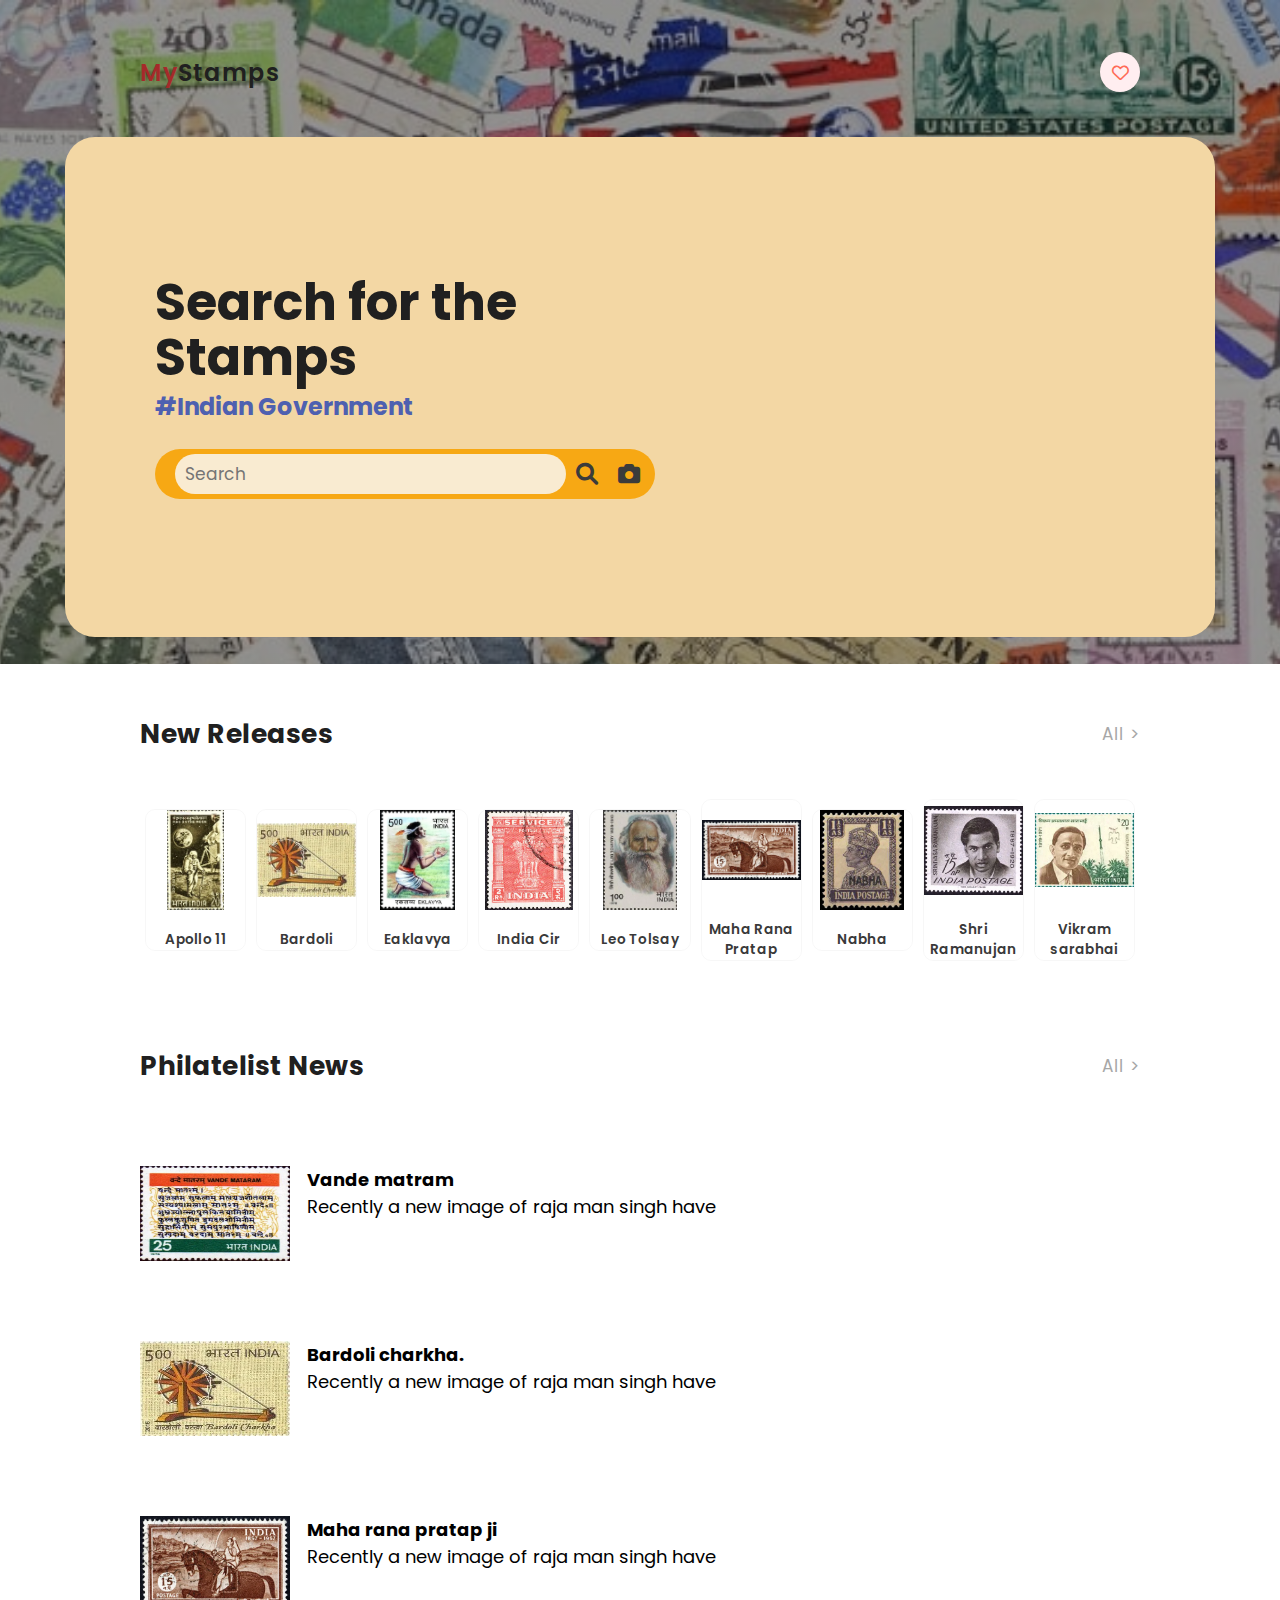
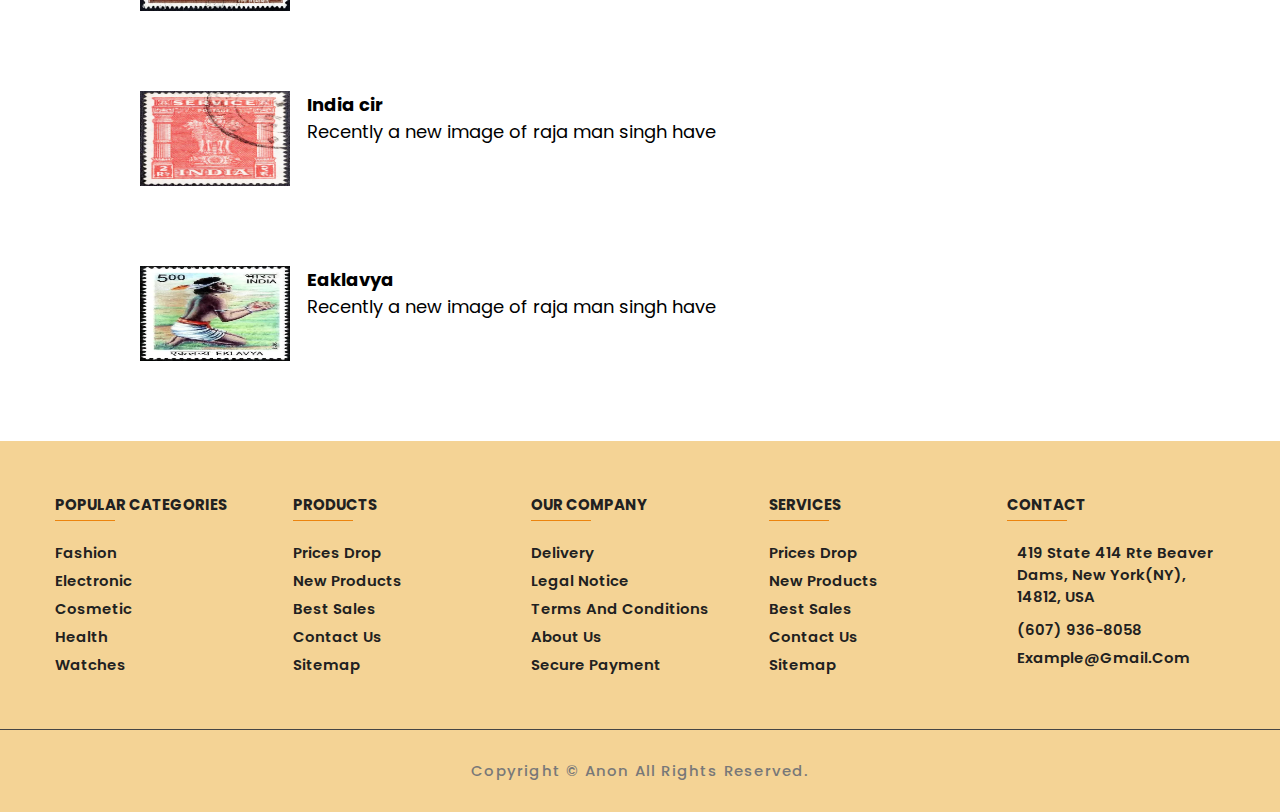
==== index.html @ d4737ab3 "Creating the website , first commit here :)" ====
<!--doctype html-->
 <html>

    <head>
        <meta charset="utf-8">
        <meta name="viewport" content="width=device-width, initial-scale=1.0">
        <title>HosPos: Home</title>

        <link rel="stylesheet" href="./styles/shop-prefix.css">
        <link rel="stylesheet" href="./styles/shop.css">

        <link rel="stylesheet" href="./styles/common.css">
        <link rel="stylesheet" href="./styles/index.css">
        <link rel="shortcut icon" href="./assets/index/fav-icon.png"/>

        <link rel="stylesheet" href="https://cdnjs.cloudflare.com/ajax/libs/font-awesome/6.6.0/css/all.min.css" integrity="sha512-Kc323vGBEqzTmouAECnVceyQqyqdsSiqLQISBL29aUW4U/M7pSPA/gEUZQqv1cwx4OnYxTxve5UMg5GT6L4JJg==" crossorigin="anonymous" referrerpolicy="no-referrer" />



        <link rel="stylesheet" href="https://pro.fontawesome.com/releases/v5.10.0/css/all.css" integrity="sha384-AYmEC3Yw5cVb3ZcuHtOA93w35dYTsvhLPVnYs9eStHfGJvOvKxVfELGroGkvsg+p" crossorigin="anonymous"/>

        <link rel="stylesheet" href="https://cdnjs.cloudflare.com/ajax/libs/font-awesome/6.0.0-beta3/css/all.min.css">

        
        <link rel="preconnect" href="https://fonts.googleapis.com">
        <link rel="preconnect" href="https://fonts.gstatic.com" crossorigin>
        <link href="https://fonts.googleapis.com/css2?family=Poppins:ital,wght@0,100;0,200;0,300;0,400;0,500;0,600;0,700;0,800;0,900;1,100;1,200;1,300;1,400;1,500;1,600;1,700;1,800;1,900&display=swap" rel="stylesheet">
        
    </head>

    <body  >
       <!--==Navigation================================-->
        




<div class="main-container">

        <nav class="navigation">
            <a href="index.html" class="logo">
                <span>My </span>Stamps
            </a>
            

            <input type="checkbox" class="menu-btn" id="menu-btn">

            <nav class="bottom-navbar">
                <a href="#home" class="nav-item">
                    <i class="fas fa-home"></i> Home
                </a>
                <a href="./html/map.html" class="nav-item">
                    <i class="fas fa-users"></i> Community
                </a>
    
                <a href="./html/stampgallery.html" class="nav-item">
                    <i class="fa-solid fa-ticket"></i> Collections
                </a>
    
                <a href="./html/shop.html" class="nav-item">
                    <i class="fa-solid fa-cart-shopping"></i>Shop
                </a>
    
                <a href="./html/profile.html" class="nav-item">
                    <i class="fas fa-user"></i> Profile
                </a>
            </nav>
            
            <div class="top-icon">
                <div class="right-nav">
                    <a href="#" class="like">
                        <i class="fa-regular fa-heart"></i>
                    </a>
                </div>
                
            </div>

            
        </nav>
        <!--nav-end--------------------->

        <section id="search-banner" >

            <!--text------->
            <div class="search-banner-text">
                <h1 class="one">Search for the Stamps</h1>
                <strong class="one">#Indian Government</strong>
                <!-- <h1>Search for the Stamps</h1> -->
                <form action="" class="search-box">
                    
                    <input type="text" class="search-input" placeholder="Search " required>
                    <i class="fas fa-search"></i>
                    <a href="./html/camera.html"><i class="fas fa-camera"></i></a>
                    
                </form>
            </div>
        </section>

    </div>
        <section id="category">
            <div class="category-heading">
                <h2>New Releases</h2>
                <a href="./html/stampgallery.html"><span>All ></span></a>
            </div>




            <div class="category-container" >




                <a href="#" class="category-box">
                    <img alt="Apollo 11" src="./assets/stamps/applo11.webp" onclick="redirectToDetails('../assets/stamps/applo11.webp', event)">
                    <span>Apollo 11</span>
                </a>



                <a href="#" class="category-box">
                    <img alt="Fish" src="./assets/stamps/bardoli.webp"  onclick="redirectToDetails('../assets/stamps/bardoli.webp', event)">
                    <span>Bardoli</span>
                </a>


                <a href="#" class="category-box">
                    <img alt="Fish" src="./assets/stamps/eaklavya.webp" onclick="redirectToDetails('../assets/stamps/eaklavya.webp', event)">
                    <span>Eaklavya</span>
                </a>
                <a href="#" class="category-box">
                    <img alt="Fish" src="./assets/stamps/india cir.webp" onclick="redirectToDetails('../assets/stamps/india cir.webp', event)">
                    <span>India Cir</span>
                </a>
                <a href="#" class="category-box">
                    <img alt="Fish" src="./assets/stamps/leo tolsay.webp" onclick="redirectToDetails('../assets/stamps/leo tolsay.webp', event)">
                    <span>Leo Tolsay</span>
                </a>
                <a href="#" class="category-box">
                    <img alt="Fish" src="./assets/stamps/maha rana prartap.webp" onclick="redirectToDetails('../assets/stamps/maha rana prartap.webp', event)">
                    <span>Maha Rana Pratap</span>
                </a>
                <a href="#" class="category-box">
                    <img alt="Fish" src="./assets/stamps/nabha.webp" onclick="redirectToDetails('../assets/stamps/nabha.webp', event)">
                    <span>Nabha</span>
                </a>
                <a href="#" class="category-box">
                    <img alt="Fish" src="./assets/stamps/shri ramanujan.webp" onclick="redirectToDetails('../assets/stamps/shri ramanujan.webp', event)">
                    <span>Shri Ramanujan</span>
                </a>
                <a href="#" class="category-box">
                    <img alt="Fish" src="./assets/stamps/vikram sarabhai.webp " onclick="redirectToDetails('../assets/stamps/vikram sarabhai.webp', event)">
                    <span>Vikram sarabhai</span>
                </a>
                
            </div>
            
        </section>
        <section id="popular-product">
            <div class="product-heading">
                <h3>Philatelist News</h3>
                <span>All ></span>
            </div>
            <!-- 1 -->
            <div class="product-container"></div>
                <div class="news">
                    <div class="image">
                        <img alt="apple" src="./assets/stamps/vande matram.webp">
                    </div>
                    <div class="info">
                        <h1 class="info1">
                            Vande matram
                        </h1>
                        <p class="info2">
                            Recently a new image of raja man singh have
                        </p>
                    </div>
                </div>
            </div>
            <!-- 2 -->
            <div class="product-container"></div>
                <div class="news">
                    <div class="image">
                        <img alt="apple" src="./assets/stamps/bardoli.webp">
                    </div>
                    <div class="info">
                        <h1 class="info1">
                            Bardoli charkha.
                        </h1>
                        <p class="info2">
                            Recently a new image of raja man singh have
                        </p>
                    </div>
                </div>
            </div>
            <!-- 3 -->
            <div class="product-container"></div>
                <div class="news">
                    <div class="image">
                        <img alt="apple" src="./assets/stamps/maha rana prartap.webp">
                    </div>
                    <div class="info">
                        <h1 class="info1">
                           Maha rana pratap ji
                        </h1>
                        <p class="info2">
                            Recently a new image of raja man singh have
                        </p>
                    </div>
                </div>
            </div>

            <!-- 4 -->
            <div class="product-container"></div>
                <div class="news">
                    <div class="image">
                        <img alt="apple" src="./assets/stamps/india cir.webp">
                    </div>
                    <div class="info">
                        <h1 class="info1">
                            India cir
                        </h1>
                        <p class="info2">
                            Recently a new image of raja man singh have
                        </p>
                    </div>
                </div>
            </div>

            <!-- 5 -->
            <div class="product-container"></div>
                <div class="news">
                    <div class="image">
                        <img alt="apple" src="./assets/stamps/eaklavya.webp">
                    </div>
                    <div class="info">
                        <h1 class="info1">
                            Eaklavya
                        </h1>
                        <p class="info2">
                            Recently a new image of raja man singh have
                        </p>
                    </div>
                </div>
            </div>

            
        </section>
        </section>

        <footer>

            <!-- <div class="footer-category">
        
              <div class="container">
        
                <h2 class="footer-category-title">Brand directory</h2>
        
                <div class="footer-category-box">
        
                  <h3 class="category-box-title">Fashion :</h3>
        
                  <a href="#" class="footer-category-link">T-shirt</a>
                  <a href="#" class="footer-category-link">Shirts</a>
                  <a href="#" class="footer-category-link">shorts & jeans</a>
                  <a href="#" class="footer-category-link">jacket</a>
                  <a href="#" class="footer-category-link">dress & frock</a>
                  <a href="#" class="footer-category-link">innerwear</a>
                  <a href="#" class="footer-category-link">hosiery</a>
        
                </div>
        
                <div class="footer-category-box">
                  <h3 class="category-box-title">footwear :</h3>
                
                  <a href="#" class="footer-category-link">sport</a>
                  <a href="#" class="footer-category-link">formal</a>
                  <a href="#" class="footer-category-link">Boots</a>
                  <a href="#" class="footer-category-link">casual</a>
                  <a href="#" class="footer-category-link">cowboy shoes</a>
                  <a href="#" class="footer-category-link">safety shoes</a>
                  <a href="#" class="footer-category-link">Party wear shoes</a>
                  <a href="#" class="footer-category-link">Branded</a>
                  <a href="#" class="footer-category-link">Firstcopy</a>
                  <a href="#" class="footer-category-link">Long shoes</a>
                </div>
        
                <div class="footer-category-box">
                  <h3 class="category-box-title">jewellery :</h3>
                
                  <a href="#" class="footer-category-link">Necklace</a>
                  <a href="#" class="footer-category-link">Earrings</a>
                  <a href="#" class="footer-category-link">Couple rings</a>
                  <a href="#" class="footer-category-link">Pendants</a>
                  <a href="#" class="footer-category-link">Crystal</a>
                  <a href="#" class="footer-category-link">Bangles</a>
                  <a href="#" class="footer-category-link">bracelets</a>
                  <a href="#" class="footer-category-link">nosepin</a>
                  <a href="#" class="footer-category-link">chain</a>
                  <a href="#" class="footer-category-link">Earrings</a>
                  <a href="#" class="footer-category-link">Couple rings</a>
                </div>
        
                <div class="footer-category-box">
                  <h3 class="category-box-title">cosmetics :</h3>
                
                  <a href="#" class="footer-category-link">Shampoo</a>
                  <a href="#" class="footer-category-link">Bodywash</a>
                  <a href="#" class="footer-category-link">Facewash</a>
                  <a href="#" class="footer-category-link">makeup kit</a>
                  <a href="#" class="footer-category-link">liner</a>
                  <a href="#" class="footer-category-link">lipstick</a>
                  <a href="#" class="footer-category-link">prefume</a>
                  <a href="#" class="footer-category-link">Body soap</a>
                  <a href="#" class="footer-category-link">scrub</a>
                  <a href="#" class="footer-category-link">hair gel</a>
                  <a href="#" class="footer-category-link">hair colors</a>
                  <a href="#" class="footer-category-link">hair dye</a>
                  <a href="#" class="footer-category-link">sunscreen</a>
                  <a href="#" class="footer-category-link">skin loson</a>
                  <a href="#" class="footer-category-link">liner</a>
                  <a href="#" class="footer-category-link">lipstick</a>
                </div>
        
              </div>
        
            </div> -->
        
            <div class="footer-nav">
        
              <div class="container">
        
                <ul class="footer-nav-list">
        
                  <li class="footer-nav-item">
                    <h2 class="nav-title">Popular Categories</h2>
                  </li>
        
                  <li class="footer-nav-item">
                    <a href="#" class="footer-nav-link">Fashion</a>
                  </li>
        
                  <li class="footer-nav-item">
                    <a href="#" class="footer-nav-link">Electronic</a>
                  </li>
        
                  <li class="footer-nav-item">
                    <a href="#" class="footer-nav-link">Cosmetic</a>
                  </li>
        
                  <li class="footer-nav-item">
                    <a href="#" class="footer-nav-link">Health</a>
                  </li>
        
                  <li class="footer-nav-item">
                    <a href="#" class="footer-nav-link">Watches</a>
                  </li>
        
                </ul>
        
                <ul class="footer-nav-list">
                
                  <li class="footer-nav-item">
                    <h2 class="nav-title">Products</h2>
                  </li>
                
                  <li class="footer-nav-item">
                    <a href="#" class="footer-nav-link">Prices drop</a>
                  </li>
                
                  <li class="footer-nav-item">
                    <a href="#" class="footer-nav-link">New products</a>
                  </li>
                
                  <li class="footer-nav-item">
                    <a href="#" class="footer-nav-link">Best sales</a>
                  </li>
                
                  <li class="footer-nav-item">
                    <a href="#" class="footer-nav-link">Contact us</a>
                  </li>
                
                  <li class="footer-nav-item">
                    <a href="#" class="footer-nav-link">Sitemap</a>
                  </li>
                
                </ul>
        
                <ul class="footer-nav-list">
                
                  <li class="footer-nav-item">
                    <h2 class="nav-title">Our Company</h2>
                  </li>
                
                  <li class="footer-nav-item">
                    <a href="#" class="footer-nav-link">Delivery</a>
                  </li>
                
                  <li class="footer-nav-item">
                    <a href="#" class="footer-nav-link">Legal Notice</a>
                  </li>
                
                  <li class="footer-nav-item">
                    <a href="#" class="footer-nav-link">Terms and conditions</a>
                  </li>
                
                  <li class="footer-nav-item">
                    <a href="#" class="footer-nav-link">About us</a>
                  </li>
                
                  <li class="footer-nav-item">
                    <a href="#" class="footer-nav-link">Secure payment</a>
                  </li>
                
                </ul>
        
                <ul class="footer-nav-list">
                
                  <li class="footer-nav-item">
                    <h2 class="nav-title">Services</h2>
                  </li>
                
                  <li class="footer-nav-item">
                    <a href="#" class="footer-nav-link">Prices drop</a>
                  </li>
                
                  <li class="footer-nav-item">
                    <a href="#" class="footer-nav-link">New products</a>
                  </li>
                
                  <li class="footer-nav-item">
                    <a href="#" class="footer-nav-link">Best sales</a>
                  </li>
                
                  <li class="footer-nav-item">
                    <a href="#" class="footer-nav-link">Contact us</a>
                  </li>
                
                  <li class="footer-nav-item">
                    <a href="#" class="footer-nav-link">Sitemap</a>
                  </li>
                
                </ul>
        
                <ul class="footer-nav-list">
        
                  <li class="footer-nav-item">
                    <h2 class="nav-title">Contact</h2>
                  </li>
        
                  <li class="footer-nav-item flex">
                    <div class="icon-box">
                      <ion-icon name="location-outline"></ion-icon>
                    </div>
        
                    <address class="content">
                      419 State 414 Rte
                      Beaver Dams, New York(NY), 14812, USA
                    </address>
                  </li>
        
                  <li class="footer-nav-item flex">
                    <div class="icon-box">
                      <ion-icon name="call-outline"></ion-icon>
                    </div>
        
                    <a href="tel:+607936-8058" class="footer-nav-link">(607) 936-8058</a>
                  </li>
        
                  <li class="footer-nav-item flex">
                    <div class="icon-box">
                      <ion-icon name="mail-outline"></ion-icon>
                    </div>
        
                    <a href="mailto:example@gmail.com" class="footer-nav-link">example@gmail.com</a>
                  </li>
        
                </ul>
        
                <ul class="footer-nav-list">
        
                  <li class="footer-nav-item">
                    <h2 class="nav-title">Follow Us</h2>
                  </li>
        
                  <li>
                    <ul class="social-link">
        
                      <li class="footer-nav-item">
                        <a href="#" class="footer-nav-link">
                          <ion-icon name="logo-facebook"></ion-icon>
                        </a>
                      </li>
        
                      <li class="footer-nav-item">
                        <a href="#" class="footer-nav-link">
                          <ion-icon name="logo-twitter"></ion-icon>
                        </a>
                      </li>
        
                      <li class="footer-nav-item">
                        <a href="#" class="footer-nav-link">
                          <ion-icon name="logo-linkedin"></ion-icon>
                        </a>
                      </li>
        
                      <li class="footer-nav-item">
                        <a href="#" class="footer-nav-link">
                          <ion-icon name="logo-instagram"></ion-icon>
                        </a>
                      </li>
        
                    </ul>
                  </li>
        
                </ul>
        
              </div>
        
            </div>
        
            <div class="footer-bottom">
        
              <div class="container">
        
                <!-- <img src="../assets/images/payment.png" alt="payment method" class="payment-img"> -->
        
                <p class="copyright">
                  Copyright &copy; <a href="#">Anon</a> all rights reserved.
                </p>
        
              </div>
        
            </div>
        
          </footer>


            <script src="./Script/index.js"></script>
        
        </body>
    </html>
---- styles/shop-prefix.css ----
/*-----------------------------------*\
  #style.css
\*-----------------------------------*/

/**
 * copyright 2022 @codewithsadee 
 */

/*-----------------------------------*\
  #CUSTOM PROPERTY
\*-----------------------------------*/

:root {
  /**
   * colors
   */

  --spanish-gray: hsl(0, 0%, 60%);
  --sonic-silver: hsl(0, 0%, 47%);
  --eerie-black: hsl(0, 0%, 13%);
  --salmon-pink: hsl(353, 100%, 78%);
  --sandy-brown: hsl(29, 90%, 65%);
  --bittersweet: hsl(0, 100%, 70%);
  --ocean-green: hsl(152, 51%, 52%);
  --davys-gray: hsl(0, 0%, 33%);
  --cultured: hsl(0, 0%, 93%);
  --white: hsl(0, 100%, 100%);
  --onyx: hsl(0, 0%, 27%);

  /**
   * typography
   */

  --fs-1: 1.563rem;
  --fs-2: 1.375rem;
  --fs-3: 1.25rem;
  --fs-4: 1.125rem;
  --fs-5: 1rem;
  --fs-6: 0.938rem;
  --fs-7: 0.875rem;
  --fs-8: 0.813rem;
  --fs-9: 0.75rem;
  --fs-10: 0.688rem;
  --fs-11: 0.625rem;

  --weight-300: 300;
  --weight-400: 400;
  --weight-500: 500;
  --weight-600: 600;
  --weight-700: 700;

  /**
   * border-radius
   */

  --border-radius-md: 10px;
  --border-radius-sm: 5px;

  /**
   * transition 
   */

  --transition-timing: 0.2s ease;
}

/*-----------------------------------*\
  #RESET
\*-----------------------------------*/

*,
*::before,
*::after {
  margin: 0;
  padding: 0;
  -webkit-box-sizing: border-box;
  box-sizing: border-box;
}

a {
  text-decoration: none;
}

li {
  list-style: none;
}

button {
  background: none;
  font: inherit;
  border: none;
  cursor: pointer;
}

img,
ion-icon,
button,
a {
  display: block;
}

span {
  display: inline-block;
}

html {
  font-family: "Poppins", sans-serif;
  -ms-scroll-chaining: none;
  overscroll-behavior: contain;
}

input {
  display: block;
  width: 100%;
  font: inherit;
}

input::-webkit-input-placeholder {
  font: inherit;
}

input::-moz-placeholder {
  font: inherit;
}

input:-ms-input-placeholder {
  font: inherit;
}

input::-ms-input-placeholder {
  font: inherit;
}

input::placeholder {
  font: inherit;
}

body {
  background: var(--white);
}

/**
 * scrollbar style
 */

body::-webkit-scrollbar {
  width: 15px;
}

body::-webkit-scrollbar-track {
  background: var(--white);
  border-left: 1px solid var(--cultured);
}

body::-webkit-scrollbar-thumb {
  background: hsl(0, 0%, 80%);
  border: 3px solid var(--white);
  -webkit-border-radius: 10px;
  border-radius: 10px;
}

body::-webkit-scrollbar-thumb:hover {
  background: hsl(0, 0%, 70%);
}

/*-----------------------------------*\
  #REUSED STYLE
\*-----------------------------------*/

.container {
  padding: 0 15px;
}

.has-scrollbar {
  padding-bottom: 5px;
}

.has-scrollbar::-webkit-scrollbar {
  width: 12px; /* for vertical scroll */
  height: 12px; /* for horizontal scroll */
}

.has-scrollbar::-webkit-scrollbar-thumb {
  background: transparent;
  border: 3px solid var(--white);
  -webkit-border-radius: 20px;
  border-radius: 20px;
}

.has-scrollbar:hover::-webkit-scrollbar-thumb {
  background: hsl(0, 0%, 90%);
}

.has-scrollbar::-webkit-scrollbar-thumb:hover {
  background: hsl(0, 0%, 80%);
}

.title {
  color: var(--eerie-black);
  font-size: var(--fs-5);
  font-weight: var(--weight-600);
  letter-spacing: 0.4px;
  text-transform: capitalize;
  padding-bottom: 10px;
  border-bottom: 1px solid var(--cultured);
  margin-bottom: 30px;
}

/*-----------------------------------*\
  #MAIN
\*-----------------------------------*/

/**
 * overlay 
 */

.overlay {
  position: fixed;
  top: 0;
  left: 0;
  width: 100%;
  height: 100vh;
  background: hsla(0, 0%, 0%, 0.5);
  opacity: 0;
  pointer-events: none;
  z-index: 15;
  -webkit-transition: 0.5s ease;
  -o-transition: 0.5s ease;
  transition: 0.5s ease;
}

.overlay.active {
  opacity: 1;
  pointer-events: all;
}

/**
 * MODAL 
 */

.modal {
  position: fixed;
  top: 0;
  left: 0;
  width: 100%;
  height: 100vh;
  background: hsla(0, 0%, 0%, 0.5);
  display: -webkit-box;
  display: -webkit-flex;
  display: -ms-flexbox;
  display: flex;
  -webkit-box-pack: center;
  -webkit-justify-content: center;
  -ms-flex-pack: center;
  justify-content: center;
  -webkit-box-align: center;
  -webkit-align-items: center;
  -ms-flex-align: center;
  align-items: center;
  opacity: 0;
  visibility: hidden;
  pointer-events: none;
  z-index: 10;
  -webkit-animation: popup 1s ease-in-out 5s forwards;
  animation: popup 1s ease-in-out 5s forwards;
}

@-webkit-keyframes popup {
  0% {
    opacity: 0;
    visibility: hidden;
    pointer-events: none;
  }

  100% {
    opacity: 1;
    visibility: visible;
    pointer-events: all;
  }
}

@keyframes popup {
  0% {
    opacity: 0;
    visibility: hidden;
    pointer-events: none;
  }

  100% {
    opacity: 1;
    visibility: visible;
    pointer-events: all;
  }
}

.modal.closed {
  display: none;
}

.modal-close-overlay {
  position: absolute;
  top: 0;
  left: 0;
  width: 100%;
  height: 100%;
  z-index: 1;
}

.newsletter-img {
  display: none;
}

.modal-content {
  position: relative;
  max-width: 350px;
  margin: 20px;
  background: var(--white);
  -webkit-border-radius: var(--border-radius-md);
  border-radius: var(--border-radius-md);
  overflow: hidden;
  z-index: 2;
  -webkit-animation: scaleUp 0.5s ease-in-out 5s forwards;
  animation: scaleUp 0.5s ease-in-out 5s forwards;
}

@-webkit-keyframes scaleUp {
  0% {
    -webkit-transform: scale(0.9);
    transform: scale(0.9);
  }
  100% {
    -webkit-transform: scale(1);
    transform: scale(1);
  }
}

@keyframes scaleUp {
  0% {
    -webkit-transform: scale(0.9);
    transform: scale(0.9);
  }
  100% {
    -webkit-transform: scale(1);
    transform: scale(1);
  }
}

.modal-close-btn {
  position: absolute;
  top: 15px;
  right: 15px;
  background: var(--salmon-pink);
  color: var(--white);
  font-size: 16px;
  padding: 5px;
  -webkit-border-radius: var(--border-radius-sm);
  border-radius: var(--border-radius-sm);
}

.modal-close-btn:hover {
  opacity: 0.9;
}

.modal-close-btn ion-icon {
  --ionicon-stroke-width: 70px;
}

.newsletter {
  padding: 50px 30px;
  text-align: center;
}

.newsletter-header {
  margin-bottom: 20px;
}

.newsletter-title {
  color: var(--onyx);
  font-size: var(--fs-2);
  font-weight: var(--weight-600);
  margin-bottom: 10px;
}

.newsletter-desc {
  color: var(--sonic-silver);
  font-size: var(--fs-7);
  line-height: 1.6;
}

.email-field {
  font-size: var(--fs-7);
  padding: 8px 16px;
  -webkit-border-radius: var(--border-radius-sm);
  border-radius: var(--border-radius-sm);
  border: 1px solid var(--cultured);
  margin-bottom: 16px;
}

.btn-newsletter {
  background: var(--eerie-black);
  color: var(--white);
  font-size: var(--fs-7);
  font-weight: var(--weight-600);
  text-transform: uppercase;
  padding: 10px 15px;
  -webkit-border-radius: var(--border-radius-sm);
  border-radius: var(--border-radius-sm);
  margin: auto;
  -webkit-transition: var(--transition-timing);
  -o-transition: var(--transition-timing);
  transition: var(--transition-timing);
}

.btn-newsletter:hover {
  background: var(--salmon-pink);
}

/**
 * NOTIFICATION TOAST 
 */

.notification-toast {
  position: fixed;
  bottom: 80px;
  left: 20px;
  right: 20px;
  background: var(--white);
  max-width: 300px;
  display: -webkit-box;
  display: -webkit-flex;
  display: -ms-flexbox;
  display: flex;
  -webkit-box-align: start;
  -webkit-align-items: flex-start;
  -ms-flex-align: start;
  align-items: flex-start;
  gap: 15px;
  padding: 15px;
  -webkit-border-radius: var(--border-radius-md);
  border-radius: var(--border-radius-md);
  -webkit-box-shadow: 0 5px 20px hsla(0, 0%, 0%, 0.15);
  box-shadow: 0 5px 20px hsla(0, 0%, 0%, 0.15);
  -webkit-transform: translateX(-webkit-calc(-100% - 40px));
  -ms-transform: translateX(calc(-100% - 40px));
  transform: translateX(calc(-100% - 40px));
  -webkit-transition: 0.5s ease-in-out;
  -o-transition: 0.5s ease-in-out;
  transition: 0.5s ease-in-out;
  z-index: 5;
  -webkit-animation: slideInOut 10s ease-in-out infinite;
  animation: slideInOut 10s ease-in-out infinite;
}

@-webkit-keyframes slideInOut {
  0%,
  45%,
  100% {
    -webkit-transform: translateX(-webkit-calc(-100% - 40px));
    transform: translateX(calc(-100% - 40px));
    opacity: 0;
    visibility: hidden;
  }

  50%,
  95% {
    -webkit-transform: translateX(0);
    transform: translateX(0);
    opacity: 1;
    visibility: visible;
  }
}

@keyframes slideInOut {
  0%,
  45%,
  100% {
    -webkit-transform: translateX(-webkit-calc(-100% - 40px));
    transform: translateX(calc(-100% - 40px));
    opacity: 0;
    visibility: hidden;
  }

  50%,
  95% {
    -webkit-transform: translateX(0);
    transform: translateX(0);
    opacity: 1;
    visibility: visible;
  }
}

.notification-toast.closed {
  display: none;
}

.toast-close-btn {
  position: absolute;
  top: 10px;
  right: 10px;
  color: var(--sonic-silver);
}

.toast-close-btn ion-icon {
  --ionicon-stroke-width: 50px;
}

.toast-banner {
  width: 70px;
  height: 70px;
  border: 1px solid var(--cultured);
  -webkit-border-radius: var(--border-radius-sm);
  border-radius: var(--border-radius-sm);
}

.toast-banner img {
  width: 100%;
  height: 100%;
  -o-object-fit: contain;
  object-fit: contain;
  -o-object-position: center;
  object-position: center;
}

.toast-detail {
  width: -webkit-calc(100% - 85px);
  width: calc(100% - 85px);
  padding-right: 10px;
}

.toast-message {
  font-size: var(--fs-10);
  color: var(--sonic-silver);
  margin-bottom: 8px;
}

.toast-title {
  font-size: var(--fs-7);
  font-weight: var(--weight-500);
  color: var(--onyx);
}

.toast-meta {
  font-size: var(--fs-10);
  color: var(--sonic-silver);
}

/*-----------------------------------*\
  #HEADER
\*-----------------------------------*/

.header-top,
.header-user-actions,
.desktop-navigation-menu {
  display: none;
}

.header-main {
  padding: 20px 0;
  border-bottom: 1px solid var(--cultured);
}

.header-logo {
  margin-bottom: 20px;
}

.header-logo img {
  margin: auto;
}

.header-search-container {
  position: relative;
}

.header-search-container .search-field {
  font-size: var(--fs-7);
  color: var(--onyx);
  padding: 10px 15px;
  padding-right: 50px;
  border: 1px solid var(--cultured);
  -webkit-border-radius: var(--border-radius-md);
  border-radius: var(--border-radius-md);
}

.search-field::-webkit-search-cancel-button {
  display: none;
}

.search-btn {
  background: var(--white);
  position: absolute;
  top: 50%;
  right: 2px;
  -webkit-transform: translateY(-50%);
  -ms-transform: translateY(-50%);
  transform: translateY(-50%);
  color: var(--onyx);
  font-size: 18px;
  padding: 8px 15px;
  -webkit-border-radius: var(--border-radius-md);
  border-radius: var(--border-radius-md);
  -webkit-transition: color var(--transition-timing);
  -o-transition: color var(--transition-timing);
  transition: color var(--transition-timing);
}

.search-btn:hover {
  color: var(--salmon-pink);
}

.mobile-bottom-navigation {
  background: var(--white);
  position: fixed;
  bottom: 0;
  left: 50%;
  -webkit-transform: translateX(-50%);
  -ms-transform: translateX(-50%);
  transform: translateX(-50%);
  width: 100%;
  max-width: 500px;
  margin: auto;
  display: -webkit-box;
  display: -webkit-flex;
  display: -ms-flexbox;
  display: flex;
  -webkit-justify-content: space-around;
  -ms-flex-pack: distribute;
  justify-content: space-around;
  -webkit-box-align: center;
  -webkit-align-items: center;
  -ms-flex-align: center;
  align-items: center;
  padding: 5px 0;
  -webkit-box-shadow: 0 0 10px hsla(0, 0%, 0%, 0.25);
  box-shadow: 0 0 10px hsla(0, 0%, 0%, 0.25);
  z-index: 5;
}

.mobile-bottom-navigation .action-btn {
  position: relative;
  font-size: 26px;
  color: var(--eerie-black);
  padding: 10px;
}

.mobile-bottom-navigation .count {
  background: var(--bittersweet);
  color: var(--white);
  position: absolute;
  top: 0;
  right: 0;
  font-size: 12px;
  font-weight: var(--weight-500);
  line-height: 1;
  padding: 2px 4px;
  -webkit-border-radius: 20px;
  border-radius: 20px;
}

.mobile-navigation-menu {
  background: var(--white);
  position: fixed;
  top: 0;
  left: -100%;
  width: 100%;
  max-width: 320px;
  height: 100vh;
  padding: 20px;
  -webkit-box-shadow: 0 0 10px hsla(0, 0%, 0%, 0.1);
  box-shadow: 0 0 10px hsla(0, 0%, 0%, 0.1);
  overflow-y: scroll;
  -ms-scroll-chaining: none;
  overscroll-behavior: contain;
  visibility: hidden;
  -webkit-transition: 0.5s ease;
  -o-transition: 0.5s ease;
  transition: 0.5s ease;
  z-index: 20;
}

.mobile-navigation-menu.active {
  left: 0;
  visibility: visible;
}

.menu-top {
  padding-bottom: 15px;
  margin-bottom: 10px;
  display: -webkit-box;
  display: -webkit-flex;
  display: -ms-flexbox;
  display: flex;
  -webkit-box-pack: justify;
  -webkit-justify-content: space-between;
  -ms-flex-pack: justify;
  justify-content: space-between;
  -webkit-box-align: center;
  -webkit-align-items: center;
  -ms-flex-align: center;
  align-items: center;
  border-bottom: 2px solid var(--cultured);
}

.menu-top .menu-title {
  color: var(--salmon-pink);
  font-size: var(--fs-4);
  font-weight: var(--weight-600);
}

.menu-close-btn {
  color: var(--eerie-black);
  font-size: 22px;
}

.menu-close-btn ion-icon {
  --ionicon-stroke-width: 50px;
}

.mobile-menu-category-list {
  margin-bottom: 30px;
}

.menu-category .accordion-menu {
  width: 100%;
  display: -webkit-box;
  display: -webkit-flex;
  display: -ms-flexbox;
  display: flex;
  -webkit-box-pack: justify;
  -webkit-justify-content: space-between;
  -ms-flex-pack: justify;
  justify-content: space-between;
  -webkit-box-align: center;
  -webkit-align-items: center;
  -ms-flex-align: center;
  align-items: center;
}

.mobile-menu-category-list .menu-category {
  border-bottom: 1px solid var(--cultured);
}

.mobile-menu-category-list .menu-title {
  color: var(--onyx);
  font-size: var(--fs-6);
  font-weight: var(--weight-500);
  padding: 12px 0;
}

.accordion-menu > div {
  font-size: 14px;
}

.accordion-menu ion-icon {
  color: var(--onyx);
  --ionicon-stroke-width: 90px;
}

.accordion-menu.active .add-icon,
.accordion-menu .remove-icon {
  display: none;
}

.accordion-menu .add-icon,
.accordion-menu.active .remove-icon {
  display: block;
}

.menu-category .submenu-category-list {
  margin-left: 10px;
}

.submenu-title {
  padding: 6px 0;
  font-size: var(--fs-6);
  color: var(--sonic-silver);
  font-weight: var(--weight-300);
}

.submenu-title:hover {
  color: var(--davys-gray);
}

.submenu-category-list {
  max-height: 0;
  overflow: hidden;
  visibility: hidden;
  -webkit-transition: 0.5s ease-in-out;
  -o-transition: 0.5s ease-in-out;
  transition: 0.5s ease-in-out;
}

.submenu-category-list.active {
  max-height: 148px;
  visibility: visible;
}

.menu-bottom .menu-category-list {
  margin-bottom: 20px;
}

.menu-bottom .menu-category {
  border-bottom: none;
}

.menu-bottom .menu-title {
  font-size: var(--fs-6);
  font-weight: var(--weight-500);
  color: var(--eerie-black);
  padding: 12px 0;
}

.accordion-menu.active .caret-back {
  -webkit-transform: rotate(-0.25turn);
  -ms-transform: rotate(-0.25turn);
  transform: rotate(-0.25turn);
}

.menu-bottom .submenu-category-list {
  border: 1px solid var(--cultured);
  -webkit-border-radius: var(--border-radius-md);
  border-radius: var(--border-radius-md);
  padding: 0 15px;
  margin-left: 0;
  -webkit-box-shadow: 0 0 10px hsla(0, 0%, 0%, 0.05);
  box-shadow: 0 0 10px hsla(0, 0%, 0%, 0.05);
}

.menu-bottom .submenu-category:not(:last-child) {
  border-bottom: 1px solid var(--cultured);
}

.menu-social-container {
  display: -webkit-box;
  display: -webkit-flex;
  display: -ms-flexbox;
  display: flex;
  -webkit-box-pack: center;
  -webkit-justify-content: center;
  -ms-flex-pack: center;
  justify-content: center;
  -webkit-box-align: center;
  -webkit-align-items: center;
  -ms-flex-align: center;
  align-items: center;
  gap: 10px;
}

.menu-social-container .social-link {
  background: var(--cultured);
  color: var(--eerie-black);
  font-size: 20px;
  padding: 10px;
  -webkit-border-radius: var(--border-radius-md);
  border-radius: var(--border-radius-md);
}

/*-----------------------------------*\
  #BANNER
\*-----------------------------------*/

.banner {
  margin: 30px 0;
}

.slider-container {
  display: -webkit-box;
  display: -webkit-flex;
  display: -ms-flexbox;
  display: flex;
  -webkit-box-align: center;
  -webkit-align-items: center;
  -ms-flex-align: center;
  align-items: center;
  gap: 10px;
  -webkit-border-radius: var(--border-radius-md);
  border-radius: var(--border-radius-md);
  overflow: auto hidden;
  -webkit-scroll-snap-type: inline mandatory;
  -ms-scroll-snap-type: inline mandatory;
  scroll-snap-type: inline mandatory;
  overscroll-behavior-inline: contain;
}

.slider-item {
  position: relative;
  min-width: 100%;
  max-height: 450px;
  aspect-ratio: 1 / 1;
  -webkit-border-radius: var(--border-radius-md);
  border-radius: var(--border-radius-md);
  overflow: hidden;
  scroll-snap-align: start;
}

.slider-item .banner-img {
  width: 100%;
  height: 100%;
  -o-object-fit: cover;
  object-fit: cover;
  -o-object-position: right;
  object-position: right;
}

.banner-content {
  background: hsla(0, 0%, 100%, 0.8);
  position: absolute;
  bottom: 25px;
  left: 25px;
  right: 25px;
  padding: 20px 25px;
  -webkit-border-radius: var(--border-radius-md);
  border-radius: var(--border-radius-md);
}

.banner-subtitle {
  color: var(--salmon-pink);
  font-size: var(--fs-7);
  font-weight: var(--weight-500);
  text-transform: capitalize;
  letter-spacing: 2px;
  margin-bottom: 10px;
}

.banner-title {
  color: var(--eerie-black);
  font-size: var(--fs-1);
  text-transform: uppercase;
  line-height: 1;
  margin-bottom: 10px;
}

.banner-text {
  display: none;
}

.banner-btn {
  background: var(--salmon-pink);
  color: var(--white);
  width: -webkit-max-content;
  width: -moz-max-content;
  width: max-content;
  font-size: var(--fs-11);
  font-weight: var(--weight-600);
  text-transform: uppercase;
  padding: 4px 10px;
  -webkit-border-radius: var(--border-radius-sm);
  border-radius: var(--border-radius-sm);
  -webkit-transition: var(--transition-timing);
  -o-transition: var(--transition-timing);
  transition: var(--transition-timing);
}

.banner-btn:hover {
  background: var(--eerie-black);
}

/*-----------------------------------*\
  #CATEGORY
\*-----------------------------------*/

.category {
  margin-bottom: 30px;
}

.category-item-container {
  display: -webkit-box;
  display: -webkit-flex;
  display: -ms-flexbox;
  display: flex;
  -webkit-box-align: center;
  -webkit-align-items: center;
  -ms-flex-align: center;
  align-items: center;
  gap: 10px;
  overflow: auto hidden;
  -webkit-scroll-snap-type: inline mandatory;
  -ms-scroll-snap-type: inline mandatory;
  scroll-snap-type: inline mandatory;
  overscroll-behavior-inline: contain;
}

.category-item {
  min-width: 100%;
  display: -webkit-box;
  display: -webkit-flex;
  display: -ms-flexbox;
  display: flex;
  -webkit-box-align: center;
  -webkit-align-items: center;
  -ms-flex-align: center;
  align-items: center;
  gap: 10px;
  padding: 15px;
  border: 1px solid var(--cultured);
  -webkit-border-radius: var(--border-radius-md);
  border-radius: var(--border-radius-md);
  scroll-snap-align: start;
}

.category-img-box {
  background: var(--cultured);
  border: 1px solid hsl(0, 0%, 80%);
  padding: 10px;
  -webkit-border-radius: var(--border-radius-sm);
  border-radius: var(--border-radius-sm);
}

.category-content-box {
  width: 100%;
}

.category-content-flex {
  display: -webkit-box;
  display: -webkit-flex;
  display: -ms-flexbox;
  display: flex;
  -webkit-box-pack: justify;
  -webkit-justify-content: space-between;
  -ms-flex-pack: justify;
  justify-content: space-between;
  -webkit-box-align: center;
  -webkit-align-items: center;
  -ms-flex-align: center;
  align-items: center;
  margin-bottom: 10px;
}

.category-item-title {
  color: var(--eerie-black);
  font-size: var(--fs-9);
  font-weight: var(--weight-600);
  text-transform: uppercase;
}

.category-item-amount {
  color: var(--sonic-silver);
  font-size: var(--fs-11);
}

.category-btn {
  color: var(--salmon-pink);
  font-size: var(--fs-9);
  font-weight: var(--weight-500);
  text-transform: capitalize;
}

/*-----------------------------------*\
  #SIDEBAR
\*-----------------------------------*/

.sidebar {
  background: var(--white);
  position: fixed;
  top: 0;
  left: -100%;
  bottom: 0;
  width: 100%;
  max-width: 320px;
  padding: 30px;
  overflow-y: scroll;
  -ms-scroll-chaining: none;
  overscroll-behavior: contain;
  visibility: hidden;
  -webkit-transition: 0.5s ease;
  -o-transition: 0.5s ease;
  transition: 0.5s ease;
  z-index: 20;
}

.sidebar.active {
  left: 0;
  visibility: visible;
}

.sidebar-category {
  margin-bottom: 15px;
  padding-bottom: 15px;
  border-bottom: 1px solid var(--cultured);
}

.sidebar-top {
  display: -webkit-box;
  display: -webkit-flex;
  display: -ms-flexbox;
  display: flex;
  -webkit-box-pack: justify;
  -webkit-justify-content: space-between;
  -ms-flex-pack: justify;
  justify-content: space-between;
  -webkit-box-align: center;
  -webkit-align-items: center;
  -ms-flex-align: center;
  align-items: center;
  margin-bottom: 10px;
}

.sidebar-title {
  color: var(--onyx);
  font-size: var(--fs-5);
  text-transform: uppercase;
  letter-spacing: 0.8px;
  font-weight: var(--weight-600);
}

.sidebar-close-btn {
  color: var(--eerie-black);
  font-size: 22px;
  font-weight: var(--weight-600);
}

.sidebar-close-btn ion-icon {
  --ionicon-stroke-width: 50px;
}

.sidebar-accordion-menu {
  width: 100%;
  display: -webkit-box;
  display: -webkit-flex;
  display: -ms-flexbox;
  display: flex;
  -webkit-box-pack: justify;
  -webkit-justify-content: space-between;
  -ms-flex-pack: justify;
  justify-content: space-between;
  -webkit-box-align: center;
  -webkit-align-items: center;
  -ms-flex-align: center;
  align-items: center;
  padding: 7px 0;
}

.sidebar .menu-title-flex {
  display: -webkit-box;
  display: -webkit-flex;
  display: -ms-flexbox;
  display: flex;
  -webkit-box-align: center;
  -webkit-align-items: center;
  -ms-flex-align: center;
  align-items: center;
  gap: 10px;
}

.sidebar .menu-title {
  font-size: var(--fs-5);
  color: var(--sonic-silver);
  font-weight: var(--weight-500);
}

.sidebar-accordion-menu ion-icon {
  color: var(--sonic-silver);
  font-size: 14px;
  --ionicon-stroke-width: 70px;
}

.sidebar-submenu-category-list {
  border-top: 1px solid var(--cultured);
  max-height: 0;
  overflow: hidden;
  visibility: hidden;
  -webkit-transition: 0.5s ease-in-out;
  -o-transition: 0.5s ease-in-out;
  transition: 0.5s ease-in-out;
}

.sidebar-submenu-category-list.active {
  padding: 13px 0 8px;
  max-height: 122px;
  visibility: visible;
}

.sidebar-submenu-title {
  display: -webkit-box;
  display: -webkit-flex;
  display: -ms-flexbox;
  display: flex;
  -webkit-box-pack: justify;
  -webkit-justify-content: space-between;
  -ms-flex-pack: justify;
  justify-content: space-between;
  -webkit-box-align: center;
  -webkit-align-items: center;
  -ms-flex-align: center;
  align-items: center;
  color: var(--sonic-silver);
  font-size: var(--fs-7);
  padding: 2px 0;
}

.sidebar-submenu-title:hover {
  color: var(--eerie-black);
}

.sidebar .product-name {
  text-transform: capitalize;
}

.sidebar-accordion-menu.active .add-icon,
.sidebar-accordion-menu .remove-icon {
  display: none;
}

.sidebar-accordion-menu .add-icon,
.sidebar-accordion-menu.active .remove-icon {
  display: block;
}

.sidebar .showcase-heading {
  font-size: var(--fs-5);
  font-weight: var(--weight-600);
  color: var(--onyx);
  text-transform: uppercase;
  letter-spacing: 0.8px;
  margin-bottom: 15px;
}

.sidebar .showcase {
  display: -webkit-box;
  display: -webkit-flex;
  display: -ms-flexbox;
  display: flex;
  -webkit-box-align: center;
  -webkit-align-items: center;
  -ms-flex-align: center;
  align-items: center;
  gap: 15px;
}

.sidebar .showcase:not(:last-child) {
  margin-bottom: 15px;
}

.sidebar .showcase-img {
  -webkit-border-radius: var(--border-radius-sm);
  border-radius: var(--border-radius-sm);
}

.sidebar .showcase-content {
  width: -webkit-calc(100% - 90px);
  width: calc(100% - 90px);
}

.sidebar .showcase-title {
  color: var(--onyx);
  font-size: var(--fs-7);
  font-weight: var(--weight-400);
  text-transform: capitalize;
  overflow: hidden;
  white-space: nowrap;
  -o-text-overflow: ellipsis;
  text-overflow: ellipsis;
  letter-spacing: 0.5px;
}

.sidebar .showcase-rating {
  display: -webkit-box;
  display: -webkit-flex;
  display: -ms-flexbox;
  display: flex;
  -webkit-box-align: center;
  -webkit-align-items: center;
  -ms-flex-align: center;
  align-items: center;
  color: var(--sandy-brown);
  font-size: 13px;
  padding: 4px 0;
}

.sidebar .price-box {
  display: -webkit-box;
  display: -webkit-flex;
  display: -ms-flexbox;
  display: flex;
  -webkit-box-align: center;
  -webkit-align-items: center;
  -ms-flex-align: center;
  align-items: center;
  gap: 15px;
}

.sidebar .price-box del {
  color: var(--sonic-silver);
  font-size: 13px;
}

.sidebar .price-box .price {
  font-size: var(--fs-7);
  font-weight: var(--weight-600);
  color: var(--davys-gray);
}

/*-----------------------------------*\
  #PRODUCT MINIMAL
\*-----------------------------------*/

.product-minimal {
  margin-bottom: 30px;
}

.product-minimal .product-showcase {
  margin-bottom: 10px;
}

.product-minimal .showcase-wrapper {
  display: -webkit-box;
  display: -webkit-flex;
  display: -ms-flexbox;
  display: flex;
  -webkit-box-align: center;
  -webkit-align-items: center;
  -ms-flex-align: center;
  align-items: center;
  overflow-x: auto;
  overscroll-behavior-inline: contain;
  -webkit-scroll-snap-type: inline mandatory;
  -ms-scroll-snap-type: inline mandatory;
  scroll-snap-type: inline mandatory;
}

.product-minimal .showcase-container {
  min-width: 100%;
  padding: 0 5px;
  scroll-snap-align: start;
}

.product-minimal .showcase {
  display: -webkit-box;
  display: -webkit-flex;
  display: -ms-flexbox;
  display: flex;
  -webkit-box-pack: start;
  -webkit-justify-content: flex-start;
  -ms-flex-pack: start;
  justify-content: flex-start;
  -webkit-box-align: center;
  -webkit-align-items: center;
  -ms-flex-align: center;
  align-items: center;
  gap: 15px;
  border: 1px solid var(--cultured);
  padding: 15px;
  -webkit-border-radius: var(--border-radius-md);
  border-radius: var(--border-radius-md);
}

.product-minimal .showcase:not(:last-child) {
  margin-bottom: 15px;
}

.product-minimal .showcase-content {
  width: -webkit-calc(100% - 85px);
  width: calc(100% - 85px);
}

.product-minimal .showcase-title {
  color: var(--eerie-black);
  font-size: var(--fs-7);
  font-weight: var(--weight-600);
  text-transform: capitalize;
  white-space: nowrap;
  overflow: hidden;
  -o-text-overflow: ellipsis;
  text-overflow: ellipsis;
  margin-bottom: 2px;
}

.product-minimal .showcase-category {
  width: -webkit-max-content;
  width: -moz-max-content;
  width: max-content;
  color: var(--davys-gray);
  font-size: var(--fs-8);
  text-transform: capitalize;
  margin-bottom: 3px;
}

.product-minimal .showcase-category:hover {
  color: var(--salmon-pink);
}

.product-minimal .price-box {
  display: -webkit-box;
  display: -webkit-flex;
  display: -ms-flexbox;
  display: flex;
  -webkit-box-align: center;
  -webkit-align-items: center;
  -ms-flex-align: center;
  align-items: center;
  gap: 10px;
}

.product-minimal .price {
  font-size: var(--fs-7);
  font-weight: var(--weight-700);
  color: var(--salmon-pink);
}

.product-minimal .price-box del {
  font-size: var(--fs-9);
  color: var(--sonic-silver);
}

/*-----------------------------------*\
  #PRODUCT FEATURED
\*-----------------------------------*/

.product-featured {
  margin-bottom: 30px;
}

.product-featured .showcase-wrapper {
  display: -webkit-box;
  display: -webkit-flex;
  display: -ms-flexbox;
  display: flex;
  -webkit-box-align: center;
  -webkit-align-items: center;
  -ms-flex-align: center;
  align-items: center;
  gap: 20px;
  overflow-x: auto;
  overscroll-behavior-inline: contain;
  -webkit-scroll-snap-type: inline mandatory;
  -ms-scroll-snap-type: inline mandatory;
  scroll-snap-type: inline mandatory;
}

.product-featured .showcase-container {
  min-width: 100%;
  padding: 30px;
  border: 1px solid var(--cultured);
  -webkit-border-radius: var(--border-radius-md);
  border-radius: var(--border-radius-md);
  scroll-snap-align: start;
}

.product-featured .showcase-img {
  width: 100%;
  height: 100%;
  -o-object-fit: cover;
  object-fit: cover;
}

.product-featured .showcase-content {
  margin-top: 30px;
}

.product-featured .showcase-rating {
  color: var(--sandy-brown);
  display: -webkit-box;
  display: -webkit-flex;
  display: -ms-flexbox;
  display: flex;
  -webkit-box-align: center;
  -webkit-align-items: center;
  -ms-flex-align: center;
  align-items: center;
  font-size: 16px;
  margin-bottom: 15px;
}

.product-featured .showcase-title {
  font-size: var(--fs-7);
  color: var(--eerie-black);
  overflow: hidden;
  white-space: nowrap;
  -o-text-overflow: ellipsis;
  text-overflow: ellipsis;
  text-transform: uppercase;
  margin-bottom: 3px;
}

.product-featured .showcase-desc {
  color: var(--sonic-silver);
  font-size: var(--fs-7);
  font-weight: var(--weight-300);
  margin-bottom: 10px;
}

.product-featured .price-box {
  font-size: var(--fs-3);
  display: -webkit-box;
  display: -webkit-flex;
  display: -ms-flexbox;
  display: flex;
  gap: 10px;
  margin-bottom: 10px;
}

.product-featured .price {
  color: var(--salmon-pink);
  font-weight: var(--weight-700);
}

.product-featured del {
  color: var(--sonic-silver);
  font-weight: var(--weight-300);
}

.product-featured .add-cart-btn {
  background: var(--salmon-pink);
  padding: 8px 15px;
  color: var(--white);
  font-weight: var(--fs-9);
  font-weight: var(--weight-700);
  text-transform: uppercase;
  -webkit-border-radius: var(--border-radius-md);
  border-radius: var(--border-radius-md);
  margin-bottom: 15px;
  -webkit-transition: var(--transition-timing);
  -o-transition: var(--transition-timing);
  transition: var(--transition-timing);
}

.product-featured .add-cart-btn:hover {
  background: var(--eerie-black);
  color: var(--white);
}

.product-featured .showcase-status {
  margin-bottom: 15px;
}

.product-featured .showcase-status .wrapper {
  display: -webkit-box;
  display: -webkit-flex;
  display: -ms-flexbox;
  display: flex;
  -webkit-box-pack: justify;
  -webkit-justify-content: space-between;
  -ms-flex-pack: justify;
  justify-content: space-between;
  -webkit-box-align: center;
  -webkit-align-items: center;
  -ms-flex-align: center;
  align-items: center;
  color: var(--eerie-black);
  font-size: var(--fs-9);
  font-weight: var(--weight-400);
  text-transform: uppercase;
  margin-bottom: 10px;
}

.product-featured .showcase-status-bar {
  background: var(--cultured);
  position: relative;
  height: 10px;
  -webkit-border-radius: 5px;
  border-radius: 5px;
}

.product-featured .showcase-status-bar::before {
  position: absolute;
  content: "";
  top: 3px;
  left: 3px;
  height: 4px;
  width: 40%;
  background: var(--salmon-pink);
  -webkit-border-radius: 4px;
  border-radius: 4px;
}

.product-featured .countdown-desc {
  color: var(--eerie-black);
  font-size: var(--fs-9);
  font-weight: var(--weight-600);
  text-transform: uppercase;
  margin-bottom: 10px;
}

.product-featured .countdown {
  display: -webkit-box;
  display: -webkit-flex;
  display: -ms-flexbox;
  display: flex;
  gap: 5px;
}

.product-featured .countdown-content {
  padding: 5px;
  background: var(--cultured);
  -webkit-border-radius: var(--border-radius-md);
  border-radius: var(--border-radius-md);
  text-align: center;
}

.product-featured .display-number {
  color: var(--eerie-black);
  font-size: var(--fs-5);
  font-weight: var(--weight-500);
  min-width: 40px;
}

.product-featured .display-text {
  color: var(--davys-gray);
  font-size: var(--fs-11);
}

/*-----------------------------------*\
  #PRODUCT GRID
\*-----------------------------------*/

.product-main {
  margin-bottom: 30px;
}

.product-grid {
  display: -ms-grid;
  display: grid;
  -ms-grid-columns: 1fr;
  grid-template-columns: 1fr;
  gap: 25px;
}

.product-grid .showcase {
  border: 1px solid var(--cultured);
  -webkit-border-radius: var(--border-radius-md);
  border-radius: var(--border-radius-md);
  overflow: hidden;
  -webkit-transition: var(--transition-timing);
  -o-transition: var(--transition-timing);
  transition: var(--transition-timing);
}

.product-grid .showcase:hover {
  -webkit-box-shadow: 0 0 10px hsla(0, 0%, 0%, 0.1);
  box-shadow: 0 0 10px hsla(0, 0%, 0%, 0.1);
}

.product-grid .showcase-banner {
  position: relative;
}

.product-grid .product-img {
  width: 100%;
  height: 100%;
  -o-object-fit: cover;
  object-fit: cover;
  -webkit-transition: var(--transition-timing);
  -o-transition: var(--transition-timing);
  transition: var(--transition-timing);
}

.product-grid .product-img.default {
  position: relative;
  z-index: 1;
}

.product-grid .product-img.hover {
  position: absolute;
  top: 0;
  left: 0;
  z-index: 2;
  opacity: 0;
}

.product-grid .showcase:hover .product-img.hover {
  opacity: 1;
}

.product-grid .showcase:hover .product-img.default {
  opacity: 0;
}

.product-grid .showcase:hover .product-img {
  -webkit-transform: scale(1.1);
  -ms-transform: scale(1.1);
  transform: scale(1.1);
}

.product-grid .showcase-badge {
  position: absolute;
  top: 15px;
  left: 15px;
  background: var(--ocean-green);
  font-size: var(--fs-8);
  font-weight: var(--weight-500);
  color: var(--white);
  padding: 0 8px;
  -webkit-border-radius: var(--border-radius-sm);
  border-radius: var(--border-radius-sm);
  z-index: 3;
}

.product-grid .showcase-badge.angle {
  top: 8px;
  left: -29px;
  -webkit-transform: rotate(-45deg);
  -ms-transform: rotate(-45deg);
  transform: rotate(-45deg);
  text-transform: uppercase;
  font-size: 11px;
  padding: 5px 40px;
}

.product-grid .showcase-badge.black {
  background: var(--eerie-black);
}

.product-grid .showcase-badge.pink {
  background: var(--salmon-pink);
}

.product-grid .showcase-actions {
  position: absolute;
  top: 10px;
  right: 10px;
  font-size: 20px;
  -webkit-transform: translateX(50px);
  -ms-transform: translateX(50px);
  transform: translateX(50px);
  -webkit-transition: var(--transition-timing);
  -o-transition: var(--transition-timing);
  transition: var(--transition-timing);
  z-index: 3;
}

.product-grid .showcase:hover .showcase-actions {
  -webkit-transform: translateX(0);
  -ms-transform: translateX(0);
  transform: translateX(0);
}

.product-grid .btn-action {
  background: var(--white);
  color: var(--sonic-silver);
  margin-bottom: 5px;
  border: 1px solid var(--cultured);
  padding: 5px;
  -webkit-border-radius: var(--border-radius-sm);
  border-radius: var(--border-radius-sm);
  -webkit-transition: var(--transition-timing);
  -o-transition: var(--transition-timing);
  transition: var(--transition-timing);
}

.product-grid .btn-action:hover {
  background: var(--eerie-black);
  color: var(--white);
  border-color: var(--eerie-black);
}

.product-grid .showcase-content {
  padding: 15px 20px 0;
}

.product-grid .showcase-category {
  color: var(--salmon-pink);
  font-size: var(--fs-9);
  font-weight: var(--weight-500);
  text-transform: uppercase;
  margin-bottom: 10px;
}

.product-grid .showcase-title {
  color: var(--sonic-silver);
  font-size: var(--fs-8);
  font-weight: var(--weight-300);
  text-transform: capitalize;
  letter-spacing: 1px;
  margin-bottom: 10px;
  -webkit-transition: var(--transition-timing);
  -o-transition: var(--transition-timing);
  transition: var(--transition-timing);
}

.product-grid .showcase-title:hover {
  color: var(--eerie-black);
}

.product-grid .showcase-rating {
  display: -webkit-box;
  display: -webkit-flex;
  display: -ms-flexbox;
  display: flex;
  color: var(--sandy-brown);
  margin-bottom: 10px;
}

.product-grid .price-box {
  display: -webkit-box;
  display: -webkit-flex;
  display: -ms-flexbox;
  display: flex;
  gap: 10px;
  font-size: var(--fs-7);
  color: var(--eerie-black);
  margin-bottom: 10px;
}

.product-grid .price {
  font-weight: var(--weight-700);
}

.product-grid del {
  color: var(--sonic-silver);
}

/*-----------------------------------*\
  #TESTIMONIAL
\*-----------------------------------*/

.testimonials-box {
  margin-bottom: 50px;
}

.testimonial-card {
  padding: 30px 20px;
  border: 1px solid var(--cultured);
  -webkit-border-radius: var(--border-radius-md);
  border-radius: var(--border-radius-md);
  text-align: center;
  margin-bottom: 25px;
}

.testimonial-banner {
  margin: auto;
  margin-bottom: 20px;
  -webkit-border-radius: 50%;
  border-radius: 50%;
}

.testimonial-name {
  font-weight: var(--weight-700);
  text-transform: uppercase;
  color: var(--sonic-silver);
  margin-bottom: 5px;
}

.testimonial-title {
  color: var(--onyx);
  font-size: var(--fs-7);
  margin-bottom: 15px;
}

.quotation-img {
  margin: auto;
  margin-bottom: 10px;
}

.testimonial-desc {
  max-width: 70%;
  margin: auto;
  color: var(--sonic-silver);
  font-size: var(--fs-7);
}

/*-----------------------------------*\
  #CTA
\*-----------------------------------*/

.cta-container {
  position: relative;
  aspect-ratio: 5 / 6;
  -webkit-border-radius: var(--border-radius-md);
  border-radius: var(--border-radius-md);
  overflow: hidden;
  margin-bottom: 25px;
}

.cta-banner {
  width: 100%;
  height: 100%;
  -o-object-fit: cover;
  object-fit: cover;
}

.cta-content {
  background: hsla(0, 0%, 100%, 0.7);
  position: absolute;
  top: 50%;
  left: 50%;
  -webkit-transform: translate(-50%, -50%);
  -ms-transform: translate(-50%, -50%);
  transform: translate(-50%, -50%);
  width: -webkit-fit-content;
  width: -moz-fit-content;
  width: fit-content;
  padding: 15px 20px;
  text-align: center;
  -webkit-border-radius: var(--border-radius-sm);
  border-radius: var(--border-radius-sm);
}

.cta-content .discount {
  background: var(--eerie-black);
  color: var(--white);
  font-size: var(--fs-11);
  font-weight: var(--weight-600);
  text-transform: uppercase;
  width: -webkit-max-content;
  width: -moz-max-content;
  width: max-content;
  margin: auto;
  padding: 0 5px;
  -webkit-border-radius: var(--border-radius-sm);
  border-radius: var(--border-radius-sm);
  margin-bottom: 5px;
}

.cta-title {
  color: var(--onyx);
  font-size: var(--fs-5);
  text-transform: capitalize;
  margin-bottom: 5px;
}

.cta-text {
  color: var(--sonic-silver);
  font-size: var(--fs-7);
  margin-bottom: 5px;
}

.cta-btn {
  font-size: var(--fs-9);
  color: var(--sonic-silver);
  text-transform: uppercase;
  font-weight: var(--weight-700);
  margin: auto;
}

/*-----------------------------------*\
  #SERVICE
\*-----------------------------------*/

.service-container {
  display: -webkit-box;
  display: -webkit-flex;
  display: -ms-flexbox;
  display: flex;
  -webkit-box-pack: center;
  -webkit-justify-content: center;
  -ms-flex-pack: center;
  justify-content: center;
  -webkit-box-align: center;
  -webkit-align-items: center;
  -ms-flex-align: center;
  align-items: center;
  -webkit-flex-wrap: wrap;
  -ms-flex-wrap: wrap;
  flex-wrap: wrap;
  gap: 30px;
  padding: 30px 15px;
  border: 1px solid var(--cultured);
  -webkit-border-radius: var(--border-radius-md);
  border-radius: var(--border-radius-md);
}

.service-item {
  min-width: 190px;
  display: -webkit-box;
  display: -webkit-flex;
  display: -ms-flexbox;
  display: flex;
  -webkit-box-align: center;
  -webkit-align-items: center;
  -ms-flex-align: center;
  align-items: center;
  gap: 15px;
}

.service-icon {
  font-size: 35px;
  color: var(--salmon-pink);
  -webkit-transition: var(--transition-timing);
  -o-transition: var(--transition-timing);
  transition: var(--transition-timing);
}

.service-icon ion-icon {
  --ionicon-stroke-width: 25px;
}

.service-item:hover .service-icon {
  color: var(--eerie-black);
}

.service-title {
  color: var(--sonic-silver);
  font-size: var(--fs-7);
  font-weight: var(--weight-600);
  text-transform: capitalize;
  margin-bottom: 5px;
}

.service-desc {
  color: var(--sonic-silver);
  font-size: var(--fs-9);
}

/*-----------------------------------*\
  #BLOG
\*-----------------------------------*/

.blog {
  margin-bottom: 30px;
}

.blog-container {
  display: -webkit-box;
  display: -webkit-flex;
  display: -ms-flexbox;
  display: flex;
  -webkit-box-align: start;
  -webkit-align-items: flex-start;
  -ms-flex-align: start;
  align-items: flex-start;
  gap: 15px;
  overflow-x: auto;
  overscroll-behavior-inline: contain;
  -webkit-scroll-snap-type: inline mandatory;
  -ms-scroll-snap-type: inline mandatory;
  scroll-snap-type: inline mandatory;
}

.blog-card {
  min-width: 100%;
  scroll-snap-align: start;
}

.blog-banner {
  width: 100%;
  -webkit-border-radius: var(--border-radius-md);
  border-radius: var(--border-radius-md);
  margin-bottom: 20px;
}

.blog-category {
  width: -webkit-max-content;
  width: -moz-max-content;
  width: max-content;
  color: var(--salmon-pink);
  font-size: var(--fs-8);
}

.blog-title {
  color: var(--eerie-black);
  font-size: var(--fs-5);
  font-weight: var(--weight-600);
  line-height: 1.4;
  margin-bottom: 5px;
  -webkit-transition: var(--transition-timing);
  -o-transition: var(--transition-timing);
  transition: var(--transition-timing);
}

.blog-title:hover {
  color: var(--salmon-pink);
}

.blog-meta {
  color: var(--sonic-silver);
  font-size: var(--fs-7);
}

.blog-meta cite {
  font-style: normal;
  color: var(--davys-gray);
}

/*-----------------------------------*\
  #FOOTER
\*-----------------------------------*/

footer {
  background: var(--eerie-black);
  padding: 30px 0;
}

.footer-category {
  margin-bottom: 30px;
  padding-bottom: 15px;
  border-bottom: 1px solid var(--onyx);
}

.footer-category-title {
  color: var(--salmon-pink);
  font-size: var(--fs-6);
  font-weight: var(--weight-600);
  text-transform: uppercase;
  margin-bottom: 15px;
}

.footer-category-box {
  display: -webkit-box;
  display: -webkit-flex;
  display: -ms-flexbox;
  display: flex;
  -webkit-flex-wrap: wrap;
  -ms-flex-wrap: wrap;
  flex-wrap: wrap;
  -webkit-box-pack: start;
  -webkit-justify-content: flex-start;
  -ms-flex-pack: start;
  justify-content: flex-start;
  -webkit-box-align: center;
  -webkit-align-items: center;
  -ms-flex-align: center;
  align-items: center;
  -webkit-column-gap: 20px;
  -moz-column-gap: 20px;
  column-gap: 20px;
  row-gap: 3px;
  margin-bottom: 15px;
}

.category-box-title {
  color: var(--spanish-gray);
  font-size: var(--fs-8);
  font-weight: var(--weight-600);
  text-transform: uppercase;
}

.footer-category-link {
  position: relative;
  color: var(--sonic-silver);
  font-size: var(--fs-7);
  text-transform: capitalize;
  -webkit-transition: var(--transition-timing);
  -o-transition: var(--transition-timing);
  transition: var(--transition-timing);
}

.footer-category-link:hover {
  color: var(--spanish-gray);
}

.footer-category-link:not(:last-child)::after {
  position: absolute;
  content: "";
  top: 3px;
  right: -10px;
  background: var(--sonic-silver);
  width: 1px;
  height: 15px;
}

/**
 * footer nav 
 */

.footer-nav {
  border-bottom: 1px solid var(--onyx);
  padding-bottom: 30px;
  margin-bottom: 30px;
}

.footer-nav-list:not(:last-child) {
  margin-bottom: 20px;
}

.footer-nav .nav-title {
  position: relative;
  color: var(--white);
  font-size: var(--fs-7);
  text-transform: uppercase;
  margin-bottom: 15px;
  padding-bottom: 5px;
}

.footer-nav .nav-title::before {
  content: "";
  position: absolute;
  bottom: 0;
  left: 0;
  background: var(--salmon-pink);
  width: 60px;
  height: 1px;
}

.footer-nav-item {
  padding: 3px 0;
}

.footer-nav-link,
.footer-nav-item .content {
  width: -webkit-max-content;
  width: -moz-max-content;
  width: max-content;
  color: var(--sonic-silver);
  font-size: var(--fs-7);
  text-transform: capitalize;
  -webkit-transition: var(--transition-timing);
  -o-transition: var(--transition-timing);
  transition: var(--transition-timing);
}

.footer-nav-link:hover {
  color: var(--salmon-pink);
}

.footer-nav-item.flex {
  display: -webkit-box;
  display: -webkit-flex;
  display: -ms-flexbox;
  display: flex;
  -webkit-box-align: start;
  -webkit-align-items: flex-start;
  -ms-flex-align: start;
  align-items: flex-start;
  gap: 10px;
}

.footer-nav-item .content {
  font-style: normal;
  margin-bottom: 5px;
}

.footer-nav-item .icon-box {
  color: var(--sonic-silver);
  font-size: 25px;
}

.footer-nav-item .icon-box ion-icon {
  --ionicon-stroke-width: 30px;
}

.footer-nav .social-link {
  display: -webkit-box;
  display: -webkit-flex;
  display: -ms-flexbox;
  display: flex;
  -webkit-box-pack: start;
  -webkit-justify-content: flex-start;
  -ms-flex-pack: start;
  justify-content: flex-start;
  -webkit-box-align: center;
  -webkit-align-items: center;
  -ms-flex-align: center;
  align-items: center;
  gap: 10px;
}

.social-link .footer-nav-link {
  font-size: 25px;
}

.footer-bottom {
  margin-bottom: 50px;
  text-align: center;
}

.payment-img {
  max-width: 335px;
  width: 100%;
  margin: auto;
  margin-bottom: 15px;
}

.copyright {
  color: var(--sonic-silver);
  font-size: var(--fs-8);
  font-weight: var(--weight-500);
  text-transform: capitalize;
  letter-spacing: 1.2px;
}

.copyright a {
  display: inline;
  color: inherit;
}

/*-----------------------------------*\
  #RESPONSIVE
\*-----------------------------------*/

/**
 * responsive larger than 480px screen
 */

@media (min-width: 480px) {
  /**
   * #CUSTOM PROPERTY
   */

  :root {
    /**
     * typography 
     */

    --fs-1: 1.875rem;
  }

  /**
   * #HEADER
   */

  .header-top {
    display: block;
    padding: 10px 0;
    border-bottom: 1px solid var(--cultured);
  }

  .header-social-container,
  .header-top-actions {
    display: none;
  }

  .header-alert-news {
    color: var(--sonic-silver);
    font-size: var(--fs-9);
    text-transform: uppercase;
  }

  .header-alert-news b {
    font-weight: var(--weight-500);
  }

  .header-main {
    padding: 25px 0;
  }

  .mobile-bottom-navigation {
    -webkit-border-top-left-radius: var(--border-radius-md);
    border-top-left-radius: var(--border-radius-md);
    -webkit-border-top-right-radius: var(--border-radius-md);
    border-top-right-radius: var(--border-radius-md);
  }

  /**
   * #BANNER
   */

  .slider-item {
    aspect-ratio: 5 / 3;
  }

  .banner-content {
    top: 50%;
    right: auto;
    bottom: auto;
    -webkit-transform: translateY(-50%);
    -ms-transform: translateY(-50%);
    transform: translateY(-50%);
    max-width: 320px;
  }

  .banner-subtitle {
    --fs-7: 1rem;
  }

  .banner-text {
    display: block;
    color: var(--sonic-silver);
    font-size: var(--fs-7);
    font-weight: var(--weight-500);
    margin-bottom: 10px;
  }

  .banner-text b {
    font-size: var(--fs-2);
  }

  .banner-btn {
    padding: 7px 20px;
  }

  /**
   * #PRODUCT 
   */

  .product-grid {
    -ms-grid-columns: 1fr 30px 1fr;
    grid-template-columns: 1fr 1fr;
    gap: 30px;
  }

  /**
   * #CTA
   */

  .cta-content {
    padding: 40px;
  }

  .cta-content .discount {
    --fs-11: 0.875rem;
    padding: 5px 10px;
  }

  .cta-title {
    --fs-5: 1.5rem;
  }

  .cta-text {
    --fs-7: 1rem;
  }

  .cta-btn {
    --fs-9: 1rem;
  }

  /**
   * #FOOTER
   */

  .copyright {
    --fs-8: 0.875rem;
  }
}

/**
 * responsive larger than 570px screen
 */

@media (min-width: 570px) {
  /**
   * #HEADER
   */

  .header-top .container,
  .header-main .container {
    display: -webkit-box;
    display: -webkit-flex;
    display: -ms-flexbox;
    display: flex;
    -webkit-box-pack: justify;
    -webkit-justify-content: space-between;
    -ms-flex-pack: justify;
    justify-content: space-between;
    -webkit-box-align: center;
    -webkit-align-items: center;
    -ms-flex-align: center;
    align-items: center;
  }

  .header-logo {
    margin-bottom: 0;
  }

  .header-top-actions {
    display: -webkit-box;
    display: -webkit-flex;
    display: -ms-flexbox;
    display: flex;
    -webkit-box-align: center;
    -webkit-align-items: center;
    -ms-flex-align: center;
    align-items: center;
    gap: 10px;
  }

  .header-top-actions select {
    border: none;
    display: block;
    min-width: 80px;
    padding: 5px 0;
    font: inherit;
    color: var(--sonic-silver);
    font-size: var(--fs-8);
    text-transform: uppercase;
    cursor: pointer;
    -webkit-transition: var(--transition-timing);
    -o-transition: var(--transition-timing);
    transition: var(--transition-timing);
  }

  .header-top-actions select:hover {
    color: var(--eerie-black);
  }

  .header-search-container {
    min-width: 300px;
  }

  /**
   * #BANNER
   */

  .slider-item {
    aspect-ratio: 4 / 2;
  }

  .banner-content {
    background: none;
  }

  /**
   * #CATEGORY
   */

  .category-item-container {
    gap: 30px;
  }

  .category-item {
    min-width: -webkit-calc(50% - 15px);
    min-width: calc(50% - 15px);
  }

  /**
   * #PRODUCT
   */

  .product-minimal .showcase-container {
    min-width: 50%;
  }

  .product-featured .showcase-img {
    max-width: 450px;
    margin: auto;
  }

  .product-featured .countdown {
    gap: 20px;
  }

  /**
   * #CTA
   */

  .cta-container {
    aspect-ratio: 6 / 5;
  }

  /**
   * #BLOG
   */

  .blog-container {
    gap: 30px;
  }

  .blog-card {
    min-width: -webkit-calc(50% - 15px);
    min-width: calc(50% - 15px);
  }
}

/**
 * responsive larger than 768px screen
 */

@media (min-width: 768px) {
  /**
   * #CUSTOM PROPERTY
   */

  :root {
    /**
     * typography 
     */

    --fs-1: 2.375rem;
  }

  /**
   * #BASE 
   */

  html {
    font-size: 17px;
  }

  /**
   * #REUSED STYLE 
   */

  .container {
    max-width: 750px;
    margin: auto;
  }

  /**
   * #MODAL 
   */

  .modal-content {
    display: -webkit-box;
    display: -webkit-flex;
    display: -ms-flexbox;
    display: flex;
    -webkit-box-align: center;
    -webkit-align-items: center;
    -ms-flex-align: center;
    align-items: center;
    max-width: 750px;
    width: -webkit-fit-content;
    width: -moz-fit-content;
    width: fit-content;
  }

  .newsletter-img {
    display: block;
  }

  .newsletter {
    text-align: left;
  }

  /**
   * #HEADER 
   */

  .header-main .container {
    gap: 80px;
  }

  .header-search-container {
    -webkit-box-flex: 1;
    -webkit-flex-grow: 1;
    -ms-flex-positive: 1;
    flex-grow: 1;
  }

  /**
   * #BANNER 
   */

  .slider-item {
    aspect-ratio: auto;
    height: 350px;
  }

  .banner-content {
    max-width: 380px;
  }

  .banner-subtitle {
    --fs-7: 1.25rem;
  }

  .banner-text {
    --fs-7: 1.125rem;
  }

  .banner-text b {
    --fs-2: 1.875rem;
  }

  .banner-btn {
    --fs-11: 0.75rem;
  }

  /**
   * #CATEGORY 
   */

  .category-img-box {
    padding: 20px;
  }

  /**
   * #PRODUCT 
   */

  .product-minimal {
    display: -webkit-box;
    display: -webkit-flex;
    display: -ms-flexbox;
    display: flex;
    -webkit-flex-wrap: wrap;
    -ms-flex-wrap: wrap;
    flex-wrap: wrap;
    -webkit-box-pack: center;
    -webkit-justify-content: center;
    -ms-flex-pack: center;
    justify-content: center;
    gap: 20px;
  }

  .product-minimal .product-showcase {
    min-width: -webkit-calc(50% - 10px);
    min-width: calc(50% - 10px);
    width: -webkit-calc(50% - 10px);
    width: calc(50% - 10px);
  }

  .product-minimal .showcase-container {
    min-width: 100%;
  }

  .product-featured .showcase {
    display: -webkit-box;
    display: -webkit-flex;
    display: -ms-flexbox;
    display: flex;
    -webkit-box-pack: center;
    -webkit-justify-content: center;
    -ms-flex-pack: center;
    justify-content: center;
    -webkit-box-align: center;
    -webkit-align-items: center;
    -ms-flex-align: center;
    align-items: center;
    gap: 20px;
  }

  .product-featured .showcase-img {
    max-width: -webkit-fit-content;
    max-width: -moz-fit-content;
    max-width: fit-content;
  }

  .product-featured .showcase-content {
    margin-top: 0;
    min-width: -webkit-calc(100% - 345px);
    min-width: calc(100% - 345px);
  }

  /**
   * #FOOTER 
   */

  .footer-nav .container {
    display: -webkit-box;
    display: -webkit-flex;
    display: -ms-flexbox;
    display: flex;
    -webkit-flex-wrap: wrap;
    -ms-flex-wrap: wrap;
    flex-wrap: wrap;
    row-gap: 50px;
    -webkit-column-gap: 20px;
    -moz-column-gap: 20px;
    column-gap: 20px;
  }

  .footer-nav-list {
    min-width: -webkit-calc(33.33% - 15px);
    min-width: calc(33.33% - 15px);
    width: -webkit-calc(33.33% - 15px);
    width: calc(33.33% - 15px);
    -webkit-box-flex: 1;
    -webkit-flex-grow: 1;
    -ms-flex-positive: 1;
    flex-grow: 1;
  }

  .footer-nav-list:not(:last-child) {
    margin-bottom: 0;
  }
}

/**
 * responsive larger than 1024px screen
 */

@media (min-width: 1024px) {
  /**
   * #CUSTOM PROPERTY
   */

  :root {
    /**
     * typography 
     */

    --fs-1: 2.625rem;
    --fs-2: 1.125rem;
  }

  /**
   * #REUSED STYLE 
   */

  .container {
    max-width: 980px;
  }

  /**
   * #NOTIFICATION TOAST 
   */

  .notification-toast {
    bottom: 30px;
  }

  /**
   * #HEADER 
   */

  .header-social-container {
    display: -webkit-box;
    display: -webkit-flex;
    display: -ms-flexbox;
    display: flex;
    -webkit-box-align: center;
    -webkit-align-items: center;
    -ms-flex-align: center;
    align-items: center;
    gap: 5px;
  }

  .header-social-container .social-link {
    padding: 5px;
    background: hsl(0, 0%, 95%);
    -webkit-border-radius: var(--border-radius-sm);
    border-radius: var(--border-radius-sm);
    color: var(--sonic-silver);
    -webkit-transition: var(--transition-timing);
    -o-transition: var(--transition-timing);
    transition: var(--transition-timing);
  }

  .header-social-container .social-link:hover {
    background: var(--salmon-pink);
    color: var(--white);
  }

  .header-user-actions {
    display: -webkit-box;
    display: -webkit-flex;
    display: -ms-flexbox;
    display: flex;
    -webkit-box-align: center;
    -webkit-align-items: center;
    -ms-flex-align: center;
    align-items: center;
    gap: 15px;
  }

  .header-user-actions .action-btn {
    position: relative;
    font-size: 35px;
    color: var(--onyx);
    padding: 5px;
  }

  .header-user-actions .count {
    position: absolute;
    top: -2px;
    right: -3px;
    background: var(--bittersweet);
    color: var(--white);
    font-size: 12px;
    font-weight: var(--weight-500);
    line-height: 1;
    padding: 2px 4px;
    -webkit-border-radius: 20px;
    border-radius: 20px;
  }

  .desktop-navigation-menu {
    display: block;
  }

  .desktop-menu-category-list {
    position: relative;
    display: -webkit-box;
    display: -webkit-flex;
    display: -ms-flexbox;
    display: flex;
    -webkit-box-pack: center;
    -webkit-justify-content: center;
    -ms-flex-pack: center;
    justify-content: center;
    -webkit-box-align: center;
    -webkit-align-items: center;
    -ms-flex-align: center;
    align-items: center;
    gap: 30px;
  }

  .desktop-menu-category-list .menu-category:not(:nth-child(2)) {
    position: relative;
  }

  .desktop-menu-category-list .menu-category > .menu-title {
    position: relative;
    color: var(--onyx);
    font-size: var(--fs-7);
    font-weight: var(--weight-600);
    text-transform: uppercase;
    padding: 15px 0;
    -webkit-transition: var(--transition-timing);
    -o-transition: var(--transition-timing);
    transition: var(--transition-timing);
  }

  .desktop-menu-category-list .menu-category > .menu-title:hover {
    color: var(--salmon-pink);
  }

  .desktop-menu-category-list .menu-category > .menu-title::after {
    content: "";
    position: absolute;
    bottom: 0;
    left: 0;
    width: 100%;
    height: 2px;
    background: var(--salmon-pink);
    -webkit-transform: scaleX(0);
    -ms-transform: scaleX(0);
    transform: scaleX(0);
    -webkit-transform-origin: left;
    -ms-transform-origin: left;
    transform-origin: left;
    -webkit-transition: var(--transition-timing);
    -o-transition: var(--transition-timing);
    transition: var(--transition-timing);
  }

  .desktop-menu-category-list .menu-category > .menu-title:hover::after {
    -webkit-transform: scaleX(1);
    -ms-transform: scaleX(1);
    transform: scaleX(1);
  }

  .dropdown-panel {
    position: absolute;
    top: 100%;
    left: 0;
    background: var(--white);
    width: 100%;
    display: -ms-grid;
    display: grid;
    -ms-grid-columns: 1fr 30px 1fr 30px 1fr 30px 1fr;
    grid-template-columns: repeat(4, 1fr);
    gap: 30px;
    padding: 30px;
    border: 1px solid var(--cultured);
    -webkit-box-shadow: 0 3px 5px hsla(0, 0%, 0%, 0.1);
    box-shadow: 0 3px 5px hsla(0, 0%, 0%, 0.1);
    -webkit-border-radius: var(--border-radius-md);
    border-radius: var(--border-radius-md);
    -webkit-transform: translateY(50px);
    -ms-transform: translateY(50px);
    transform: translateY(50px);
    opacity: 0;
    visibility: hidden;
    pointer-events: none;
    -webkit-transition: var(--transition-timing);
    -o-transition: var(--transition-timing);
    transition: var(--transition-timing);
    z-index: 5;
  }

  .desktop-menu-category-list .menu-category:hover > .dropdown-panel {
    -webkit-transform: translateY(0);
    -ms-transform: translateY(0);
    transform: translateY(0);
    opacity: 1;
    visibility: visible;
    pointer-events: all;
  }

  .dropdown-panel-list .menu-title a {
    color: var(--onyx);
    font-size: var(--fs-7);
    font-weight: var(--weight-600);
    padding-bottom: 10px;
    border-bottom: 1px solid var(--cultured);
    margin-bottom: 10px;
  }

  .panel-list-item a {
    color: var(--sonic-silver);
    font-size: var(--fs-7);
    text-transform: capitalize;
    -webkit-transition: var(--transition-timing);
    -o-transition: var(--transition-timing);
    transition: var(--transition-timing);
  }

  .panel-list-item a:hover {
    color: var(--salmon-pink);
  }

  .panel-list-item:not(:last-child) a {
    padding: 4px 0;
  }

  .panel-list-item:last-child {
    margin-top: 20px;
  }

  .panel-list-item img {
    width: 100%;
    height: auto;
    -webkit-border-radius: var(--border-radius-sm);
    border-radius: var(--border-radius-sm);
  }

  .dropdown-list {
    position: absolute;
    top: 100%;
    left: 0;
    width: 200px;
    background: var(--white);
    padding: 20px 0;
    -webkit-border-radius: var(--border-radius-md);
    border-radius: var(--border-radius-md);
    border: 1px solid var(--cultured);
    -webkit-box-shadow: 0 3px 5px hsla(0, 0%, 0%, 0.1);
    box-shadow: 0 3px 5px hsla(0, 0%, 0%, 0.1);
    -webkit-transform: translateY(50px);
    -ms-transform: translateY(50px);
    transform: translateY(50px);
    opacity: 0;
    visibility: hidden;
    pointer-events: none;
    -webkit-transition: var(--transition-timing);
    -o-transition: var(--transition-timing);
    transition: var(--transition-timing);
    z-index: 5;
  }

  .desktop-menu-category-list .menu-category:hover > .dropdown-list {
    -webkit-transform: translateY(0);
    -ms-transform: translateY(0);
    transform: translateY(0);
    opacity: 1;
    visibility: visible;
    pointer-events: all;
  }

  .dropdown-list .dropdown-item a {
    color: var(--sonic-silver);
    font-size: var(--fs-7);
    text-transform: capitalize;
    padding: 4px 20px;
    -webkit-transition: var(--transition-timing);
    -o-transition: var(--transition-timing);
    transition: var(--transition-timing);
  }

  .dropdown-list .dropdown-item a:hover {
    color: var(--salmon-pink);
  }

  .mobile-bottom-navigation {
    display: none;
  }

  /**
   * #BANNER 
   */

  .banner {
    margin-top: 0;
  }

  .slider-item {
    height: 380px;
  }

  .banner-content {
    left: 75px;
    max-width: 400px;
  }

  .banner-subtitle {
    --fs-7: 1.625rem;
  }

  .banner-text {
    --fs-7: 1.375rem;
  }

  .banner-btn {
    --fs-11: 0.875rem;
  }

  /**
   * #CATEGORY 
   */

  .category-item {
    min-width: -webkit-calc(33.33% - 20px);
    min-width: calc(33.33% - 20px);
  }

  .category-img-box {
    padding: 10px;
  }

  /**
   * #PRODUCT 
   */

  .product-container .container {
    position: relative;
    display: -webkit-box;
    display: -webkit-flex;
    display: -ms-flexbox;
    display: flex;
    -webkit-box-align: start;
    -webkit-align-items: flex-start;
    -ms-flex-align: start;
    align-items: flex-start;
    gap: 30px;
    margin-bottom: 30px;
  }

  .sidebar {
    --fs-5: 0.941rem;

    position: -webkit-sticky;

    position: sticky;
    top: 30px;
    left: 0;
    padding: 0;
    min-width: -webkit-calc(25% - 15px);
    min-width: calc(25% - 15px);
    margin-bottom: 30px;
    visibility: visible;
    overflow-y: auto;
    -ms-scroll-chaining: chained;
    overscroll-behavior: auto;
    z-index: 0;
  }

  .sidebar-category {
    padding: 20px;
    margin-bottom: 30px;
    border: 1px solid var(--cultured);
    -webkit-border-radius: var(--border-radius-md);
    border-radius: var(--border-radius-md);
  }

  .sidebar-close-btn {
    display: none;
  }

  .product-box {
    min-width: -webkit-calc(75% - 15px);
    min-width: calc(75% - 15px);
  }

  .product-minimal {
    margin-bottom: 20px;
  }

  .product-minimal .product-showcase {
    min-width: -webkit-calc(33.33% - 14px);
    min-width: calc(33.33% - 14px);
    width: -webkit-calc(33.33% - 14px);
    width: calc(33.33% - 14px);
    -webkit-box-flex: 1;
    -webkit-flex-grow: 1;
    -ms-flex-positive: 1;
    flex-grow: 1;
  }

  .product-minimal .showcase-wrapper {
    gap: 10px;
  }

  .product-minimal .showcase-container {
    padding: 2px;
  }

  .product-featured .countdown-content {
    padding: 5px 10px;
  }

  .product-grid {
    -ms-grid-columns: 1fr 1fr 1fr; 
    grid-template-columns: repeat(3, 1fr); 
  }

  /**
   * #TESTIMONIALS, CTA & SERVICE 
   */

  .testimonials-box {
    display: -webkit-box;
    display: -webkit-flex;
    display: -ms-flexbox;
    display: flex;
    -webkit-flex-wrap: wrap;
    -ms-flex-wrap: wrap;
    flex-wrap: wrap;
    -webkit-box-align: stretch;
    -webkit-align-items: stretch;
    -ms-flex-align: stretch;
    align-items: stretch;
    gap: 30px;
  }

  .testimonial-card {
    margin-bottom: 0;
  }

  .testimonial,
  .cta-container {
    min-width: -webkit-calc(50% - 15px);
    min-width: calc(50% - 15px);
    width: -webkit-calc(50% - 15px);
    width: calc(50% - 15px);
    margin-bottom: 0;
  }

  .service {
    width: 100%;
  }

  .service-container {
    gap: 0;
  }

  .service-item {
    -webkit-box-orient: vertical;
    -webkit-box-direction: normal;
    -webkit-flex-direction: column;
    -ms-flex-direction: column;
    flex-direction: column;
    text-align: center;
    min-width: 20%;
  }

  /**
   * #BLOG
   */

  .blog-card {
    min-width: -webkit-calc(33.33% - 20px);
    min-width: calc(33.33% - 20px);
  }

  .blog-title {
    --fs-5: 1rem;
  }

  /**
   * #FOOTER
   */

  .footer-nav-list {
    min-width: -webkit-calc(20% - 16px);
    min-width: calc(20% - 16px);
    width: -webkit-calc(20% - 16px);
    width: calc(20% - 16px);
  }

  .footer-nav-list:last-child {
    display: none;
  }

  .footer-bottom {
    margin-bottom: 0;
  }
}

/**
 * responsive larger than 1200px screen
 */

@media (min-width: 1200px) {
  /**
   * #REUSED STYLE 
   */

  .container {
    max-width: 1200px;
  }

  /**
   * #HEADER
   */

  .desktop-menu-category-list {
    gap: 45px;
  }

  /**
   * #BANNER
   */

  .slider-item:last-child .banner-img {
    -o-object-position: top;
    object-position: top;
  }

  /**
   * #CATEGORY
   */

  .category-item {
    min-width: -webkit-calc(25% - 22.5px);
    min-width: calc(25% - 22.5px);
  }

  .category-item-title {
    --fs-9: 0.824rem;
  }

  /**
   * #PRODUCT
   */

  .product-featured .showcase > div {
    min-width: -webkit-calc(50% - 10px);
    min-width: calc(50% - 10px);
  }

  .product-featured .display-number {
    --fs-5: 1.125rem;
  }


  .product-grid {
    -ms-grid-columns: 1fr 1fr 1fr ifr; /* Define three equal columns */
    grid-template-columns: repeat(4, 1fr); /* Standard syntax for modern browsers */
  }

  /**
   * #TESTIMONIALS, CTA, SERVICE
   */

  .testimonial,
  .service {
    min-width: -webkit-calc(25% - 20px);
    min-width: calc(25% - 20px);
    width: -webkit-calc(25% - 20px);
    width: calc(25% - 20px);
  }

  .cta-container {
    min-width: -webkit-calc(50% - 20px);
    min-width: calc(50% - 20px);
    width: -webkit-calc(50% - 20px);
    width: calc(50% - 20px);
    aspect-ratio: unset;
  }

  .service-container {
    -webkit-box-pack: start;
    -webkit-justify-content: flex-start;
    -ms-flex-pack: start;
    justify-content: flex-start;
    gap: 16px;
    padding: 30px;
  }

  .service-item {
    -webkit-box-orient: horizontal;
    -webkit-box-direction: normal;
    -webkit-flex-direction: row;
    -ms-flex-direction: row;
    flex-direction: row;
    text-align: left;
  }

  /**
   * #BLOG
   */

  .blog {
    margin-bottom: 50px;
  }

  .blog-card {
    min-width: -webkit-calc(25% - 22.5px);
    min-width: calc(25% - 22.5px);
  }

  /**
   * #FOOTER
   */

  footer {
    padding-top: 50px;
  }

  .footer-category {
    margin-bottom: 50px;
    padding-bottom: 35px;
  }

  .footer-nav {
    padding-bottom: 50px;
  }
}

/**
 * responsive larger than 1400px screen
 */

@media (min-width: 1400px) {
  /**
   * #BASE 
   */

  html {
    font-size: 18px;
  }

  /**
   * #REUSED STYLE 
   */

  .container {
    max-width: 1350px;
  }

  /**
   * #BANNER
   */

  .slider-item {
    height: 450px;
  }

  .banner-content {
    left: 110px;
    max-width: 460px;
  }
}
---- styles/shop.css ----
/*-----------------------------------*\
  #style.css
\*-----------------------------------*/

/**
 * copyright 2022 @codewithsadee 
 */

/*-----------------------------------*\
  #CUSTOM PROPERTY
\*-----------------------------------*/

:root {
  /**
   * colors
   */

  --spanish-gray: hsl(0, 0%, 60%);
  --sonic-silver: hsl(0, 0%, 47%);
  --eerie-black: hsl(0, 0%, 13%);
  --salmon-pink: hsl(32, 89%, 49%);
  --sandy-brown: hsl(29, 90%, 65%);
  --bittersweet: hsl(0, 100%, 70%);
  --ocean-green: hsl(152, 51%, 52%);
  --davys-gray: hsl(0, 0%, 33%);
  --cultured: hsl(0, 0%, 93%);
  --white: hsl(0, 100%, 100%);
  /* --white: hsl(0, 18%, 86%); */

  --onyx: hsl(0, 0%, 27%);

  /**
   * typography
   */

  --fs-1: 1.563rem;
  --fs-2: 1.375rem;
  --fs-3: 1.25rem;
  --fs-4: 1.125rem;
  --fs-5: 1rem;
  --fs-6: 0.938rem;
  --fs-7: 0.875rem;
  --fs-8: 0.813rem;
  --fs-9: 0.75rem;
  --fs-10: 0.688rem;
  --fs-11: 0.625rem;

  --weight-300: 300;
  --weight-400: 400;
  --weight-500: 500;
  --weight-600: 600;
  --weight-700: 700;

  /**
   * border-radius
   */

  --border-radius-md: 10px;
  --border-radius-sm: 5px;

  /**
   * transition 
   */

  --transition-timing: 0.2s ease;
}

/*-----------------------------------*\
  #RESET
\*-----------------------------------*/

*,
*::before,
*::after {
  margin: 0;
  padding: 0;
  box-sizing: border-box;
}

a {
  text-decoration: none;
}

li {
  list-style: none;
}

button {
  background: none;
  font: inherit;
  border: none;
  cursor: pointer;
}

img,
ion-icon,
button,
a {
  display: block;
}

span {
  display: inline-block;
}

html {
  font-family: "Poppins", sans-serif;
  overscroll-behavior: contain;
}

input {
  display: block;
  width: 100%;
  font: inherit;
}

input::placeholder {
  font: inherit;
}

body {
  background: var(--white);
}

/**
 * scrollbar style
 */

body::-webkit-scrollbar {
  width: 15px;
}

body::-webkit-scrollbar-track {
  background: var(--white);
  border-left: 1px solid var(--cultured);
}

body::-webkit-scrollbar-thumb {
  background: hsl(0, 0%, 80%);
  border: 3px solid var(--white);
  border-radius: 10px;
}

body::-webkit-scrollbar-thumb:hover {
  background: hsl(0, 0%, 70%);
}

/*-----------------------------------*\
  #REUSED STYLE
\*-----------------------------------*/

.container {
  padding: 0 15px;
}

.has-scrollbar {
  padding-bottom: 5px;
}

.has-scrollbar::-webkit-scrollbar {
  width: 12px; /* for vertical scroll */
  height: 12px; /* for horizontal scroll */
}

.has-scrollbar::-webkit-scrollbar-thumb {
  background: transparent;
  border: 3px solid var(--white);
  border-radius: 20px;
}

.has-scrollbar:hover::-webkit-scrollbar-thumb {
  background: hsl(0, 0%, 90%);
}

.has-scrollbar::-webkit-scrollbar-thumb:hover {
  background: hsl(0, 0%, 80%);
}

.title {
  color: var(--eerie-black);
  font-size: var(--fs-5);
  font-weight: var(--weight-600);
  letter-spacing: 0.4px;
  text-transform: capitalize;
  padding-bottom: 10px;
  border-bottom: 1px solid var(--cultured);
  margin-bottom: 30px;
}

/*-----------------------------------*\
  #MAIN
\*-----------------------------------*/

/**
 * overlay 
 */

.overlay {
  position: fixed;
  top: 0;
  left: 0;
  width: 100%;
  height: 100vh;
  background: hsla(0, 0%, 0%, 0.5);
  opacity: 0;
  pointer-events: none;
  z-index: 15;
  transition: 0.5s ease;
}

.overlay.active {
  opacity: 1;
  pointer-events: all;
}

/**
 * MODAL 
 */

.modal {
  position: fixed;
  top: 0;
  left: 0;
  width: 100%;
  height: 100vh;
  background: hsla(0, 0%, 0%, 0.5);
  display: flex;
  justify-content: center;
  align-items: center;
  opacity: 0;
  visibility: hidden;
  pointer-events: none;
  z-index: 10;
  animation: popup 1s ease-in-out 5s forwards;
}

@keyframes popup {
  0% {
    opacity: 0;
    visibility: hidden;
    pointer-events: none;
  }

  100% {
    opacity: 1;
    visibility: visible;
    pointer-events: all;
  }
}

.modal.closed {
  display: none;
}

.modal-close-overlay {
  position: absolute;
  top: 0;
  left: 0;
  width: 100%;
  height: 100%;
  z-index: 1;
}
/* 
.newsletter-img {
  display: none;
} */

.modal-content {
  position: relative;
  max-width: 350px;
  margin: 20px;
  background: var(--white);
  border-radius: var(--border-radius-md);
  overflow: hidden;
  z-index: 2;
  animation: scaleUp 0.5s ease-in-out 5s forwards;
}

@keyframes scaleUp {
  0% {
    transform: scale(0.9);
  }
  100% {
    transform: scale(1);
  }
}

.modal-close-btn {
  position: absolute;
  top: 15px;
  right: 15px;
  background: var(--salmon-pink);
  color: var(--white);
  font-size: 16px;
  padding: 5px;
  border-radius: var(--border-radius-sm);
}

.modal-close-btn:hover {
  opacity: 0.9;
}

.modal-close-btn ion-icon {
  --ionicon-stroke-width: 70px;
}

/* .newsletter {
  padding: 50px 30px;
  text-align: center;
} */

/* .newsletter-header {
  margin-bottom: 20px;
}

.newsletter-title {
  color: var(--onyx);
  font-size: var(--fs-2);
  font-weight: var(--weight-600);
  margin-bottom: 10px;
}

.newsletter-desc {
  color: var(--sonic-silver);
  font-size: var(--fs-7);
  line-height: 1.6;
} */

.email-field {
  font-size: var(--fs-7);
  padding: 8px 16px;
  border-radius: var(--border-radius-sm);
  border: 1px solid var(--cultured);
  margin-bottom: 16px;
}

/* .btn-newsletter {
  background: var(--eerie-black);
  color: var(--white);
  font-size: var(--fs-7);
  font-weight: var(--weight-600);
  text-transform: uppercase;
  padding: 10px 15px;
  border-radius: var(--border-radius-sm);
  margin: auto;
  transition: var(--transition-timing);
}

.btn-newsletter:hover {
  background: var(--salmon-pink);
} */

/**
 * NOTIFICATION TOAST 
 */

.notification-toast {
  position: fixed;
  bottom: 80px;
  left: 20px;
  right: 20px;
  background: var(--white);
  max-width: 300px;
  display: flex;
  align-items: flex-start;
  gap: 15px;
  padding: 15px;
  border-radius: var(--border-radius-md);
  box-shadow: 0 5px 20px hsla(0, 0%, 0%, 0.15);
  transform: translateX(calc(-100% - 40px));
  transition: 0.5s ease-in-out;
  z-index: 5;
  animation: slideInOut 10s ease-in-out infinite;
}

@keyframes slideInOut {
  0%,
  45%,
  100% {
    transform: translateX(calc(-100% - 40px));
    opacity: 0;
    visibility: hidden;
  }

  50%,
  95% {
    transform: translateX(0);
    opacity: 1;
    visibility: visible;
  }
}

.notification-toast.closed {
  display: none;
}

.toast-close-btn {
  position: absolute;
  top: 10px;
  right: 10px;
  color: var(--sonic-silver);
}

.toast-close-btn ion-icon {
  --ionicon-stroke-width: 50px;
}

.toast-banner {
  width: 70px;
  height: 70px;
  border: 1px solid var(--cultured);
  border-radius: var(--border-radius-sm);
}

.toast-banner img {
  width: 100%;
  height: 100%;
  object-fit: contain;
  object-position: center;
}

.toast-detail {
  width: calc(100% - 85px);
  padding-right: 10px;
}

.toast-message {
  font-size: var(--fs-10);
  color: var(--sonic-silver);
  margin-bottom: 8px;
}

.toast-title {
  font-size: var(--fs-7);
  font-weight: var(--weight-500);
  color: var(--onyx);
}

.toast-meta {
  font-size: var(--fs-10);
  color: var(--sonic-silver);
}

/*-----------------------------------*\
  #HEADER
\*-----------------------------------*/

.header-top,
.header-user-actions,
.desktop-navigation-menu {
  display: none;
}

.header-main {
  padding: 20px 0;
  border-bottom: 1px solid var(--cultured);
}

.header-start{
  margin: .5rem;
}



.header-start button{
  display: flex;
  font-size: 40px;
  font-weight: 600;
  color: orange;
}

.header-start img {
  margin: auto;
}

.header-start {
  margin-bottom: 20px;
  display: flex;
  justify-content: space-around;
}

.header-search-container {
  position: relative;
}

.header-search-container .search-field {
  font-size: var(--fs-7);
  color: var(--onyx);
  padding: 10px 15px;
  padding-right: 50px;
  border: 1px solid var(--cultured);
  border-radius: var(--border-radius-md);
}

.search-field::-webkit-search-cancel-button {
  display: none;
}

.search-btn {
  background: var(--white);
  position: absolute;
  top: 50%;
  right: 2px;
  transform: translateY(-50%);
  color: var(--onyx);
  font-size: 18px;
  padding: 8px 15px;
  border-radius: var(--border-radius-md);
  transition: color var(--transition-timing);
}

.search-btn:hover {
  color: var(--salmon-pink);
}

.mobile-bottom-navigation {
  background: var(--white);
  position: fixed;
  /* bottom: 0; */
  left: 50%;
  transform: translateX(-50%);
  /* width: 100%; */
  max-width: 500px;
  margin: auto;
  display: flex;
  justify-content: space-around;
  align-items: center;
  padding: 5px 0;
  box-shadow: 0 0 10px hsla(0, 0%, 0%, 0.25);
  z-index: 5;
}

.mobile-bottom-navigation .action-btn {
  /* position: relative; */
  font-size: 26px;
  color: var(--eerie-black);
  padding: 10px;
}

.mobile-bottom-navigation .count {
  background: var(--bittersweet);
  color: var(--white);
  position: absolute;
  top: 0;
  right: 0;
  font-size: 12px;
  font-weight: var(--weight-500);
  line-height: 1;
  padding: 2px 4px;
  border-radius: 20px;
}

.mobile-navigation-menu {
  background: var(--white);
  position: fixed;
  top: 0;
  left: -100%;
  width: 100%;
  max-width: 320px;
  height: 100vh;
  padding: 20px;
  box-shadow: 0 0 10px hsla(0, 0%, 0%, 0.1);
  overflow-y: scroll;
  overscroll-behavior: contain;
  visibility: hidden;
  transition: 0.5s ease;
  z-index: 20;
}

.mobile-navigation-menu.active {
  left: 0;
  visibility: visible;
}

.menu-top {
  padding-bottom: 15px;
  margin-bottom: 10px;
  display: flex;
  justify-content: space-between;
  align-items: center;
  border-bottom: 2px solid var(--cultured);
}

.menu-top .menu-title {
  color: var(--salmon-pink);
  font-size: var(--fs-4);
  font-weight: var(--weight-600);
}

.menu-close-btn {
  color: var(--eerie-black);
  font-size: 22px;
}

.menu-close-btn ion-icon {
  --ionicon-stroke-width: 50px;
}

.mobile-menu-category-list {
  margin-bottom: 30px;
}

.menu-category .accordion-menu {
  width: 100%;
  display: flex;
  justify-content: space-between;
  align-items: center;
}

.mobile-menu-category-list .menu-category {
  border-bottom: 1px solid var(--cultured);
}

.mobile-menu-category-list .menu-title {
  color: var(--onyx);
  font-size: var(--fs-6);
  font-weight: var(--weight-500);
  padding: 12px 0;
}

.accordion-menu > div {
  font-size: 14px;
}

.accordion-menu ion-icon {
  color: var(--onyx);
  --ionicon-stroke-width: 90px;
}

.accordion-menu.active .add-icon,
.accordion-menu .remove-icon {
  display: none;
}

.accordion-menu .add-icon,
.accordion-menu.active .remove-icon {
  display: block;
}

.menu-category .submenu-category-list {
  margin-left: 10px;
}

.submenu-title {
  padding: 6px 0;
  font-size: var(--fs-6);
  color: var(--sonic-silver);
  font-weight: var(--weight-300);
}

.submenu-title:hover {
  color: var(--davys-gray);
}

.submenu-category-list {
  max-height: 0;
  overflow: hidden;
  visibility: hidden;
  transition: 0.5s ease-in-out;
}

.submenu-category-list.active {
  max-height: 148px;
  visibility: visible;
}

.menu-bottom .menu-category-list {
  margin-bottom: 20px;
}

.menu-bottom .menu-category {
  border-bottom: none;
}

.menu-bottom .menu-title {
  font-size: var(--fs-6);
  font-weight: var(--weight-500);
  color: var(--eerie-black);
  padding: 12px 0;
}

.accordion-menu.active .caret-back {
  transform: rotate(-0.25turn);
}

.menu-bottom .submenu-category-list {
  border: 1px solid var(--cultured);
  border-radius: var(--border-radius-md);
  padding: 0 15px;
  margin-left: 0;
  box-shadow: 0 0 10px hsla(0, 0%, 0%, 0.05);
}

.menu-bottom .submenu-category:not(:last-child) {
  border-bottom: 1px solid var(--cultured);
}

.menu-social-container {
  display: flex;
  justify-content: center;
  align-items: center;
  gap: 10px;
}

.menu-social-container .social-link {
  background: var(--cultured);
  color: var(--eerie-black);
  font-size: 20px;
  padding: 10px;
  border-radius: var(--border-radius-md);
}

/*-----------------------------------*\
  #BANNER
\*-----------------------------------*/

.banner {
  margin: 30px 0;
}

.slider-container {
  display: flex;
  align-items: center;
  gap: 10px;
  border-radius: var(--border-radius-md);
  overflow: auto hidden;
  scroll-snap-type: inline mandatory;
  overscroll-behavior-inline: contain;
}

.slider-item {
  position: relative;
  min-width: 100%;
  max-height: 450px;
  aspect-ratio: 1 / 1;
  border-radius: var(--border-radius-md);
  overflow: hidden;
  scroll-snap-align: start;
}

.slider-item .banner-img {
  width: 100%;
  height: 100%;
  object-fit: cover;
  object-position: right;
}

.banner-content {
  background: hsla(0, 0%, 100%, 0.8);
  position: absolute;
  bottom: 25px;
  left: 25px;
  right: 25px;
  padding: 20px 25px;
  border-radius: var(--border-radius-md);
}

.banner-subtitle {
  color: var(--salmon-pink);
  font-size: var(--fs-7);
  font-weight: var(--weight-500);
  text-transform: capitalize;
  letter-spacing: 2px;
  margin-bottom: 10px;
}

.banner-title {
  color: var(--eerie-black);
  font-size: var(--fs-1);
  text-transform: uppercase;
  line-height: 1;
  margin-bottom: 10px;
}

.banner-text {
  display: none;
}

.banner-btn {
  background: var(--salmon-pink);
  color: var(--white);
  width: max-content;
  font-size: var(--fs-11);
  font-weight: var(--weight-600);
  text-transform: uppercase;
  padding: 4px 10px;
  border-radius: var(--border-radius-sm);
  transition: var(--transition-timing);
}

.banner-btn:hover {
  background: var(--eerie-black);
}

/*-----------------------------------*\
  #CATEGORY
\*-----------------------------------*/

.category {
  margin-bottom: 30px;
}

.category-item-container {
  display: flex;
  align-items: center;
  gap: 10px;
  overflow: auto hidden;
  scroll-snap-type: inline mandatory;
  overscroll-behavior-inline: contain;
}

.category-item {
  min-width: 100%;
  display: flex;
  align-items: center;
  gap: 10px;
  padding: 15px;
  border: 1px solid var(--cultured);
  border-radius: var(--border-radius-md);
  scroll-snap-align: start;
}

.category-img-box {
  background: var(--cultured);
  border: 1px solid hsl(0, 0%, 80%);
  padding: 10px;
  border-radius: var(--border-radius-sm);
}

.category-content-box {
  width: 100%;
}

.category-content-flex {
  display: flex;
  justify-content: space-between;
  align-items: center;
  margin-bottom: 10px;
}

.category-item-title {
  color: var(--eerie-black);
  font-size: var(--fs-9);
  font-weight: var(--weight-600);
  text-transform: uppercase;
}

.category-item-amount {
  color: var(--sonic-silver);
  font-size: var(--fs-11);
}

.category-btn {
  color: var(--salmon-pink);
  font-size: var(--fs-9);
  font-weight: var(--weight-500);
  text-transform: capitalize;
}

/*-----------------------------------*\
  #SIDEBAR
\*-----------------------------------*/

.sidebar {
  background: var(--white);
  position: fixed;
  top: 0;
  left: -100%;
  bottom: 0;
  width: 100%;
  max-width: 320px;
  padding: 30px;
  overflow-y: scroll;
  overscroll-behavior: contain;
  visibility: hidden;
  transition: 0.5s ease;
  z-index: 20;
}

.sidebar.active {
  left: 0;
  visibility: visible;
}

.sidebar-category {
  margin-bottom: 15px;
  padding-bottom: 15px;
  border-bottom: 1px solid var(--cultured);
}

.sidebar-top {
  display: flex;
  justify-content: space-between;
  align-items: center;
  margin-bottom: 10px;
}

.sidebar-title {
  color: var(--onyx);
  font-size: var(--fs-5);
  text-transform: uppercase;
  letter-spacing: 0.8px;
  font-weight: var(--weight-600);
}

.sidebar-close-btn {
  color: var(--eerie-black);
  font-size: 22px;
  font-weight: var(--weight-600);
}

.sidebar-close-btn ion-icon {
  --ionicon-stroke-width: 50px;
}

.sidebar-accordion-menu {
  width: 100%;
  display: flex;
  justify-content: space-between;
  align-items: center;
  padding: 7px 0;
}

.sidebar .menu-title-flex {
  display: flex;
  align-items: center;
  gap: 10px;
}

.sidebar .menu-title {
  font-size: var(--fs-5);
  color: var(--sonic-silver);
  font-weight: var(--weight-500);
}

.sidebar-accordion-menu ion-icon {
  color: var(--sonic-silver);
  font-size: 14px;
  --ionicon-stroke-width: 70px;
}

.sidebar-submenu-category-list {
  border-top: 1px solid var(--cultured);
  max-height: 0;
  overflow: hidden;
  visibility: hidden;
  transition: 0.5s ease-in-out;
}

.sidebar-submenu-category-list.active {
  padding: 13px 0 8px;
  max-height: 122px;
  visibility: visible;
}

.sidebar-submenu-title {
  display: flex;
  justify-content: space-between;
  align-items: center;
  color: var(--sonic-silver);
  font-size: var(--fs-7);
  padding: 2px 0;
}

.sidebar-submenu-title:hover {
  color: var(--eerie-black);
}

.sidebar .product-name {
  text-transform: capitalize;
}

.sidebar-accordion-menu.active .add-icon,
.sidebar-accordion-menu .remove-icon {
  display: none;
}

.sidebar-accordion-menu .add-icon,
.sidebar-accordion-menu.active .remove-icon {
  display: block;
}

.sidebar .showcase-heading {
  font-size: var(--fs-5);
  font-weight: var(--weight-600);
  color: var(--onyx);
  text-transform: uppercase;
  letter-spacing: 0.8px;
  margin-bottom: 15px;
}

.sidebar .showcase {
  display: flex;
  align-items: center;
  gap: 15px;
}

.sidebar .showcase:not(:last-child) {
  margin-bottom: 15px;
}

.sidebar .showcase-img {
  border-radius: var(--border-radius-sm);
}

.sidebar .showcase-content {
  width: calc(100% - 90px);
}

.sidebar .showcase-title {
  color: var(--onyx);
  font-size: var(--fs-7);
  font-weight: var(--weight-400);
  text-transform: capitalize;
  overflow: hidden;
  white-space: nowrap;
  text-overflow: ellipsis;
  letter-spacing: 0.5px;
}

.sidebar .showcase-rating {
  display: flex;
  align-items: center;
  color: var(--sandy-brown);
  font-size: 13px;
  padding: 4px 0;
}

.sidebar .price-box {
  display: flex;
  align-items: center;
  gap: 15px;
}

.sidebar .price-box del {
  color: var(--sonic-silver);
  font-size: 13px;
}

.sidebar .price-box .price {
  font-size: var(--fs-7);
  font-weight: var(--weight-600);
  color: var(--davys-gray);
}

/*-----------------------------------*\
  #PRODUCT MINIMAL
\*-----------------------------------*/

.product-minimal {
  margin-bottom: 30px;
}

.product-minimal .product-showcase {
  margin-bottom: 10px;
}

.product-minimal .showcase-wrapper {
  display: flex;
  align-items: center;
  overflow-x: auto;
  overscroll-behavior-inline: contain;
  scroll-snap-type: inline mandatory;
}

.product-minimal .showcase-container {
  min-width: 100%;
  padding: 0 5px;
  scroll-snap-align: start;
}

.product-minimal .showcase {
  display: flex;
  justify-content: flex-start;
  align-items: center;
  gap: 15px;
  border: 1px solid var(--cultured);
  padding: 15px;
  border-radius: var(--border-radius-md);
}

.product-minimal .showcase:not(:last-child) {
  margin-bottom: 15px;
}

.product-minimal .showcase-content {
  width: calc(100% - 85px);
}

.product-minimal .showcase-title {
  color: var(--eerie-black);
  font-size: var(--fs-7);
  font-weight: var(--weight-600);
  text-transform: capitalize;
  white-space: nowrap;
  overflow: hidden;
  text-overflow: ellipsis;
  margin-bottom: 2px;
}

.product-minimal .showcase-category {
  width: max-content;
  color: var(--davys-gray);
  font-size: var(--fs-8);
  text-transform: capitalize;
  margin-bottom: 3px;
}

.product-minimal .showcase-category:hover {
  color: var(--salmon-pink);
}

.product-minimal .price-box {
  display: flex;
  align-items: center;
  gap: 10px;
}

.product-minimal .price {
  font-size: var(--fs-7);
  font-weight: var(--weight-700);
  color: var(--salmon-pink);
}

.product-minimal .price-box del {
  font-size: var(--fs-9);
  color: var(--sonic-silver);
}

/*-----------------------------------*\
  #PRODUCT FEATURED
\*-----------------------------------*/

.product-featured {
  margin-bottom: 30px;
}

.product-featured .showcase-wrapper {
  display: flex;
  align-items: center;
  gap: 20px;
  overflow-x: auto;
  overscroll-behavior-inline: contain;
  scroll-snap-type: inline mandatory;
}

.product-featured .showcase-container {
  min-width: 100%;
  padding: 30px;
  border: 1px solid var(--cultured);
  border-radius: var(--border-radius-md);
  scroll-snap-align: start;
}

.product-featured .showcase-img {
  width: 100%;
  height: 100%;
  object-fit: cover;
}

.product-featured .showcase-content {
  margin-top: 30px;
}

.product-featured .showcase-rating {
  color: var(--sandy-brown);
  display: flex;
  align-items: center;
  font-size: 16px;
  margin-bottom: 15px;
}

.product-featured .showcase-title {
  font-size: var(--fs-7);
  color: var(--eerie-black);
  overflow: hidden;
  white-space: nowrap;
  text-overflow: ellipsis;
  text-transform: uppercase;
  margin-bottom: 3px;
}

.product-featured .showcase-desc {
  color: var(--sonic-silver);
  font-size: var(--fs-7);
  font-weight: var(--weight-300);
  margin-bottom: 10px;
}

.product-featured .price-box {
  font-size: var(--fs-3);
  display: flex;
  gap: 10px;
  margin-bottom: 10px;
}

.product-featured .price {
  color: var(--salmon-pink);
  font-weight: var(--weight-700);
}

.product-featured del {
  color: var(--sonic-silver);
  font-weight: var(--weight-300);
}

.product-featured .add-cart-btn {
  background: var(--salmon-pink);
  padding: 8px 15px;
  color: var(--white);
  font-weight: var(--fs-9);
  font-weight: var(--weight-700);
  text-transform: uppercase;
  border-radius: var(--border-radius-md);
  margin-bottom: 15px;
  transition: var(--transition-timing);
}

.product-featured .add-cart-btn:hover {
  background: var(--eerie-black);
  color: var(--white);
}

.product-featured .showcase-status {
  margin-bottom: 15px;
}

.product-featured .showcase-status .wrapper {
  display: flex;
  justify-content: space-between;
  align-items: center;
  color: var(--eerie-black);
  font-size: var(--fs-9);
  font-weight: var(--weight-400);
  text-transform: uppercase;
  margin-bottom: 10px;
}

.product-featured .showcase-status-bar {
  background: var(--cultured);
  position: relative;
  height: 10px;
  border-radius: 5px;
}

.product-featured .showcase-status-bar::before {
  position: absolute;
  content: "";
  top: 3px;
  left: 3px;
  height: 4px;
  width: 40%;
  background: var(--salmon-pink);
  border-radius: 4px;
}

.product-featured .countdown-desc {
  color: var(--eerie-black);
  font-size: var(--fs-9);
  font-weight: var(--weight-600);
  text-transform: uppercase;
  margin-bottom: 10px;
}

.product-featured .countdown {
  display: flex;
  gap: 5px;
}

.product-featured .countdown-content {
  padding: 5px;
  background: var(--cultured);
  border-radius: var(--border-radius-md);
  text-align: center;
}

.product-featured .display-number {
  color: var(--eerie-black);
  font-size: var(--fs-5);
  font-weight: var(--weight-500);
  min-width: 40px;
}

.product-featured .display-text {
  color: var(--davys-gray);
  font-size: var(--fs-11);
}

/*-----------------------------------*\
  #PRODUCT GRID
\*-----------------------------------*/

.product-main {
  margin-bottom: 30px;
}

.product-grid {
  display: grid;
  grid-template-columns: 1fr;
  gap: 25px;
}

.product-grid .showcase {
  border: 1px solid var(--cultured);
  border-radius: var(--border-radius-md);
  overflow: hidden;
  transition: var(--transition-timing);
}

.product-grid .showcase:hover {
  box-shadow: 0 0 10px hsla(0, 0%, 0%, 0.1);
}

.product-grid .showcase-banner {
  position: relative;
}

.product-grid .product-img {
  width: 100%;
  height: 100%;
  object-fit: cover;
  transition: var(--transition-timing);
}

.product-grid .product-img.default {
  position: relative;
  z-index: 1;
}

.product-grid .product-img.hover {
  position: absolute;
  top: 0;
  left: 0;
  z-index: 2;
  opacity: 0;
}

.product-grid .showcase:hover .product-img.hover {
  opacity: 1;
}

.product-grid .showcase:hover .product-img.default {
  opacity: 0;
}

.product-grid .showcase:hover .product-img {
  transform: scale(1.1);
}

.product-grid .showcase-badge {
  position: absolute;
  top: 15px;
  left: 15px;
  background: var(--ocean-green);
  font-size: var(--fs-8);
  font-weight: var(--weight-500);
  color: var(--white);
  padding: 0 8px;
  border-radius: var(--border-radius-sm);
  z-index: 3;
}

.product-grid .showcase-badge.angle {
  top: 8px;
  left: -29px;
  transform: rotate(-45deg);
  text-transform: uppercase;
  font-size: 11px;
  padding: 5px 40px;
}

.product-grid .showcase-badge.black {
  background: var(--eerie-black);
}

.product-grid .showcase-badge.pink {
  background: var(--salmon-pink);
}

.product-grid .showcase-actions {
  position: absolute;
  top: 10px;
  right: 10px;
  font-size: 20px;
  transform: translateX(50px);
  transition: var(--transition-timing);
  z-index: 3;
}

.product-grid .showcase:hover .showcase-actions {
  transform: translateX(0);
}

.product-grid .btn-action {
  background: var(--white);
  color: var(--sonic-silver);
  margin-bottom: 5px;
  border: 1px solid var(--cultured);
  padding: 5px;
  border-radius: var(--border-radius-sm);
  transition: var(--transition-timing);
}

.product-grid .btn-action:hover {
  background: var(--eerie-black);
  color: var(--white);
  border-color: var(--eerie-black);
}

.product-grid .showcase-content {
  padding: 15px 20px 0;
}

.product-grid .showcase-category {
  color: var(--salmon-pink);
  font-size: var(--fs-9);
  font-weight: var(--weight-500);
  text-transform: uppercase;
  margin-bottom: 10px;
}

.product-grid .showcase-title {
  color: var(--sonic-silver);
  font-size: var(--fs-8);
  font-weight: var(--weight-300);
  text-transform: capitalize;
  letter-spacing: 1px;
  margin-bottom: 10px;
  transition: var(--transition-timing);
}

.product-grid .showcase-title:hover {
  color: var(--eerie-black);
}

.product-grid .showcase-rating {
  display: flex;
  color: var(--sandy-brown);
  margin-bottom: 10px;
}

.product-grid .price-box {
  display: flex;
  gap: 10px;
  font-size: var(--fs-7);
  color: var(--eerie-black);
  margin-bottom: 10px;
}

.product-grid .price {
  font-weight: var(--weight-700);
}

.product-grid del {
  color: var(--sonic-silver);
}

.product-grid .showcase .showcase-banner {
  display: flex;
  justify-content: center;
  align-items: center;
  padding: 10px; /* Adds space around the image */
}

.product-grid .showcase .showcase-banner img {
  height: 200px;
  width: auto;
  max-width: 95%;
  object-fit: cover;
  margin: 10px; 
}

/* .showcase-container .showcase{
  height: 6rem;
} */

/* .showcase-wrapper has-scrollbar .showcase-container .showcase{
  height: 8rem;
} */



/*-----------------------------------*\
  #TESTIMONIAL
\*-----------------------------------*/

.testimonials-box {
  margin-bottom: 50px;
}

.testimonial-card {
  padding: 30px 20px;
  border: 1px solid var(--cultured);
  border-radius: var(--border-radius-md);
  text-align: center;
  margin-bottom: 25px;
}

.testimonial-banner {
  margin: auto;
  margin-bottom: 20px;
  border-radius: 50%;
}

.testimonial-name {
  font-weight: var(--weight-700);
  text-transform: uppercase;
  color: var(--sonic-silver);
  margin-bottom: 5px;
}

.testimonial-title {
  color: var(--onyx);
  font-size: var(--fs-7);
  margin-bottom: 15px;
}

.quotation-img {
  margin: auto;
  margin-bottom: 10px;
}

.testimonial-desc {
  max-width: 70%;
  margin: auto;
  color: var(--sonic-silver);
  font-size: var(--fs-7);
}

/*-----------------------------------*\
  #CTA
\*-----------------------------------*/

.cta-container {
  position: relative;
  aspect-ratio: 5 / 6;
  border-radius: var(--border-radius-md);
  overflow: hidden;
  margin-bottom: 25px;
}

.cta-banner {
  width: 100%;
  height: 100%;
  object-fit: cover;
}

.cta-content {
  background: hsla(0, 0%, 100%, 0.7);
  position: absolute;
  top: 50%;
  left: 50%;
  transform: translate(-50%, -50%);
  width: fit-content;
  padding: 15px 20px;
  text-align: center;
  border-radius: var(--border-radius-sm);
}

.cta-content .discount {
  background: var(--eerie-black);
  color: var(--white);
  font-size: var(--fs-11);
  font-weight: var(--weight-600);
  text-transform: uppercase;
  width: max-content;
  margin: auto;
  padding: 0 5px;
  border-radius: var(--border-radius-sm);
  margin-bottom: 5px;
}

.cta-title {
  color: var(--onyx);
  font-size: var(--fs-5);
  text-transform: capitalize;
  margin-bottom: 5px;
}

.cta-text {
  color: var(--sonic-silver);
  font-size: var(--fs-7);
  margin-bottom: 5px;
}

.cta-btn {
  font-size: var(--fs-9);
  color: var(--sonic-silver);
  text-transform: uppercase;
  font-weight: var(--weight-700);
  margin: auto;
}

/*-----------------------------------*\
  #SERVICE
\*-----------------------------------*/

.service-container {
  display: flex;
  justify-content: center;
  align-items: center;
  flex-wrap: wrap;
  gap: 30px;
  padding: 30px 15px;
  border: 1px solid var(--cultured);
  border-radius: var(--border-radius-md);
}

.service-item {
  min-width: 190px;
  display: flex;
  align-items: center;
  gap: 15px;
}

.service-icon {
  font-size: 35px;
  color: var(--salmon-pink);
  transition: var(--transition-timing);
}

.service-icon ion-icon {
  --ionicon-stroke-width: 25px;
}

.service-item:hover .service-icon {
  color: var(--eerie-black);
}

.service-title {
  color: var(--sonic-silver);
  font-size: var(--fs-7);
  font-weight: var(--weight-600);
  text-transform: capitalize;
  margin-bottom: 5px;
}

.service-desc {
  color: var(--sonic-silver);
  font-size: var(--fs-9);
}

/*-----------------------------------*\
  #BLOG
\*-----------------------------------*/

.blog {
  margin-bottom: 30px;
}

.blog-container {
  display: flex;
  align-items: flex-start;
  gap: 15px;
  overflow-x: auto;
  overscroll-behavior-inline: contain;
  scroll-snap-type: inline mandatory;
}

.blog-card {
  min-width: 100%;
  scroll-snap-align: start;

}

.blog-card img {
  
  height: auto;
  max-height: 10rem;
  object-fit: cover;
  border: 3px solid black;
}

.blog-banner {
  width: 100%;
  border-radius: var(--border-radius-md);
  margin-bottom: 20px;
}

.blog-category {
  width: max-content;
  color: var(--salmon-pink);
  font-size: var(--fs-8);
}

.blog-title {
  color: var(--eerie-black);
  font-size: var(--fs-5);
  font-weight: var(--weight-600);
  line-height: 1.4;
  margin-bottom: 5px;
  transition: var(--transition-timing);
}

.blog-title:hover {
  color: var(--salmon-pink);
}

.blog-meta {
  color: var(--sonic-silver);
  font-size: var(--fs-7);
}

.blog-meta cite {
  font-style: normal;
  color: var(--davys-gray);
}

/*-----------------------------------*\
  #FOOTER
\*-----------------------------------*/

footer {
  background: rgb(244, 211, 149);

  padding: 30px 0;
}

.footer-category {
  margin-bottom: 30px;
  padding-bottom: 15px;
  border-bottom: 1px solid var(--onyx);
}

.footer-category-title {
  color: var(--eerie-black);
  font-size: var(--fs-6);
  font-weight: var(--weight-600);
  text-transform: uppercase;
  margin-bottom: 15px;
}

.footer-category-box {
  display: flex;
  flex-wrap: wrap;
  justify-content: flex-start;
  align-items: center;
  column-gap: 20px;
  row-gap: 3px;
  margin-bottom: 15px;
}

.category-box-title {
  color: var(--eerie-black);
  font-size: var(--fs-8);
  font-weight: var(--weight-600);
  text-transform: uppercase;
}

.footer-category-link {
  position: relative;
  color: var(--eerie-black);
  font-size: var(--fs-7);
  text-transform: capitalize;
  transition: var(--transition-timing);
}

.footer-category-link:hover {
  color: var(--spanish-gray);
}

.footer-category-link:not(:last-child)::after {
  position: absolute;
  content: "";
  top: 3px;
  right: -10px;
  background: var(--sonic-silver);
  width: 1px;
  height: 15px;
}

/**
 * footer nav 
 */

.footer-nav {
  border-bottom: 1px solid var(--onyx);
  padding-bottom: 30px;
  margin-bottom: 30px;
}

.footer-nav-list:not(:last-child) {
  margin-bottom: 20px;
}

.footer-nav .nav-title {
  position: relative;
  color: var(--eerie-black);
  font-size: var(--fs-7);
  text-transform: uppercase;
  margin-bottom: 15px;
  padding-bottom: 5px;
}

.footer-nav .nav-title::before {
  content: "";
  position: absolute;
  bottom: 0;
  left: 0;
  background: var(--salmon-pink);
  width: 60px;
  height: 1px;
}

.footer-nav-item {
  padding: 3px 0;
}

.footer-nav-link,
.footer-nav-item .content {
  width: max-content;
  color: var(--eerie-black);
  font-weight: 600;
  font-size: var(--fs-7);
  text-transform: capitalize;
  transition: var(--transition-timing);
}

.footer-nav-link:hover {
  color: var(--salmon-pink);
}

.footer-nav-item.flex {
  display: flex;
  align-items: flex-start;
  gap: 10px;
}

.footer-nav-item .content {
  font-style: normal;
  margin-bottom: 5px;
}

.footer-nav-item .icon-box {
  color: var(--sonic-silver);
  font-size: 25px;
}

.footer-nav-item .icon-box ion-icon {
  --ionicon-stroke-width: 30px;
}

.footer-nav .social-link {
  display: flex;
  justify-content: flex-start;
  align-items: center;
  gap: 10px;
}

.social-link .footer-nav-link {
  font-size: 25px;
}

.footer-bottom {
  margin-bottom: 50px;
  text-align: center;
}

.payment-img {
  max-width: 335px;
  width: 100%;
  margin: auto;
  margin-bottom: 15px;
}

.copyright {
  color: var(--sonic-silver);
  font-size: var(--fs-8);
  font-weight: var(--weight-500);
  text-transform: capitalize;
  letter-spacing: 1.2px;
}

.copyright a {
  display: inline;
  color: inherit;
}


.showcase-container .producti{
  height: 6rem;
}
/*-----------------------------------*\
  #RESPONSIVE
\*-----------------------------------*/



/**
 * responsive larger than 480px screen
 */

@media (min-width: 480px) {
  /**
   * #CUSTOM PROPERTY
   
   */

   .showcase-container .producti{
    height: 7rem;
  }

 

  :root {
    /**
     * typography 
     */

    --fs-1: 1.875rem;
  }

  /**
   * #HEADER
   */

  .header-top {
    display: block;
    padding: 10px 0;
    border-bottom: 1px solid var(--cultured);
  }

  .header-social-container,
  .header-top-actions {
    display: none;
  }

  .header-alert-news {
    color: var(--sonic-silver);
    font-size: var(--fs-9);
    text-transform: uppercase;
  }

  .header-alert-news b {
    font-weight: var(--weight-500);
  }

  .header-main {
    padding: 25px 0;
  }

  .mobile-bottom-navigation {
    border-top-left-radius: var(--border-radius-md);
    border-top-right-radius: var(--border-radius-md);
  }

  /**
   * #BANNER
   */

  .slider-item {
    aspect-ratio: 5 / 3;
  }

  .banner-content {
    top: 50%;
    right: auto;
    bottom: auto;
    transform: translateY(-50%);
    max-width: 320px;
  }

  .banner-subtitle {
    --fs-7: 1rem;
  }

  .banner-text {
    display: block;
    color: var(--sonic-silver);
    font-size: var(--fs-7);
    font-weight: var(--weight-500);
    margin-bottom: 10px;
  }

  .banner-text b {
    font-size: var(--fs-2);
  }

  .banner-btn {
    padding: 7px 20px;
  }

  /**
   * #PRODUCT 
   */

  .product-grid {
    grid-template-columns: 1fr 1fr;
    gap: 30px;
  }

  /**
   * #CTA
   */

  .cta-content {
    padding: 40px;
  }

  .cta-content .discount {
    --fs-11: 0.875rem;
    padding: 5px 10px;
  }

  .cta-title {
    --fs-5: 1.5rem;
  }

  .cta-text {
    --fs-7: 1rem;
  }

  .cta-btn {
    --fs-9: 1rem;
  }

  /**
   * #FOOTER
   */

  .copyright {
    --fs-8: 0.875rem;
  }
}

/**
 * responsive larger than 570px screen
 */

@media (min-width: 570px) {
  /**
   * #HEADER
   */

  .header-top .container,
  .header-main .container {
    display: flex;
    justify-content: space-between;
    align-items: center;
  }

  .header-start {
    margin-bottom: 0;
  }

  .header-start button{
    display: none;
  }

  .header-top-actions {
    display: flex;
    align-items: center;
    gap: 10px;
  }

  .header-top-actions select {
    border: none;
    display: block;
    min-width: 80px;
    padding: 5px 0;
    font: inherit;
    color: var(--sonic-silver);
    font-size: var(--fs-8);
    text-transform: uppercase;
    cursor: pointer;
    transition: var(--transition-timing);
  }

  .header-top-actions select:hover {
    color: var(--eerie-black);
  }

  .header-search-container {
    min-width: 300px;
  }

  /**
   * #BANNER
   */

  .slider-item {
    aspect-ratio: 4 / 2;
  }

  .banner-content {
    background: none;
  }

  /**
   * #CATEGORY
   */

  .category-item-container {
    gap: 30px;
  }

  .category-item {
    min-width: calc(50% - 15px);
  }

  /**
   * #PRODUCT
   */

  .product-minimal .showcase-container {
    min-width: 50%;
  }

  .product-featured .showcase-img {
    max-width: 450px;
    margin: auto;
  }

  .product-featured .countdown {
    gap: 20px;
  }

  /**
   * #CTA
   */

  .cta-container {
    aspect-ratio: 6 / 5;
  }

  /**
   * #BLOG
   */

  .blog-container {
    gap: 30px;
  }

  .blog-card {
    min-width: calc(50% - 15px);
  }
}

/**
 * responsive larger than 768px screen
 */

@media (min-width: 768px) {
  /**
   * #CUSTOM PROPERTY
   */

  :root {
    /**
     * typography 
     */

    --fs-1: 2.375rem;
  }

  /**
   * #BASE 
   */

  html {
    font-size: 17px;
  }

  /**
   * #REUSED STYLE 
   */

  .container {
    max-width: 750px;
    margin: auto;
  }

  /**
   * #MODAL 
   */

  .modal-content {
    display: flex;
    align-items: center;
    max-width: 750px;
    width: fit-content;
  }

  /* .newsletter-img {
    display: block;
  }

  .newsletter {
    text-align: left;
  } */

  /**
   * #HEADER 
   */

  .header-main .container {
    gap: 80px;
  }

  .header-search-container {
    flex-grow: 1;
  }

  /**
   * #BANNER 
   */

  .slider-item {
    aspect-ratio: auto;
    height: 350px;
  }

  .banner-content {
    max-width: 380px;
  }

  .banner-subtitle {
    --fs-7: 1.25rem;
  }

  .banner-text {
    --fs-7: 1.125rem;
  }

  .banner-text b {
    --fs-2: 1.875rem;
  }

  .banner-btn {
    --fs-11: 0.75rem;
  }

  /**
   * #CATEGORY 
   */

  .category-img-box {
    padding: 20px;
  }

  /**
   * #PRODUCT 
   */

  .product-minimal {
    display: flex;
    flex-wrap: wrap;
    justify-content: center;
    gap: 20px;
  }

  .product-minimal .product-showcase {
    min-width: calc(50% - 10px);
    width: calc(50% - 10px);
  }

  .product-minimal .showcase-container {
    min-width: 100%;
  }

  .product-featured .showcase {
    display: flex;
    justify-content: center;
    align-items: center;
    gap: 20px;
  }

  .product-featured .showcase-img {
    max-width: fit-content;
  }

  .product-featured .showcase-content {
    margin-top: 0;
    min-width: calc(100% - 345px);
  }

  /**
   * #FOOTER 
   */

  .footer-nav .container {
    display: flex;
    flex-wrap: wrap;
    row-gap: 50px;
    column-gap: 20px;
  }

  .footer-nav-list {
    min-width: calc(33.33% - 15px);
    width: calc(33.33% - 15px);
    flex-grow: 1;
  }

  .footer-nav-list:not(:last-child) {
    margin-bottom: 0;
  }
}

/**
 * responsive larger than 1024px screen
 */

@media (min-width: 1024px) {
  /**
   * #CUSTOM PROPERTY
   */

  :root {
    /**
     * typography 
     */

    --fs-1: 2.625rem;
    --fs-2: 1.125rem;
  }

  /**
   * #REUSED STYLE 
   */

  .container {
    max-width: 980px;
  }

  /**
   * #NOTIFICATION TOAST 
   */

  .notification-toast {
    bottom: 30px;
  }

  /**
   * #HEADER 
   */

  .header-social-container {
    display: flex;
    align-items: center;
    gap: 5px;
  }

  .header-social-container .social-link {
    padding: 5px;
    background: hsl(0, 0%, 95%);
    border-radius: var(--border-radius-sm);
    color: var(--sonic-silver);
    transition: var(--transition-timing);
  }

  .header-social-container .social-link:hover {
    background: var(--salmon-pink);
    color: var(--white);
  }

  .header-user-actions {
    display: flex;
    align-items: center;
    gap: 15px;
  }

  .header-user-actions .action-btn {
    position: relative;
    font-size: 35px;
    color: var(--onyx);
    padding: 5px;
  }

  .header-user-actions .count {
    position: absolute;
    top: -2px;
    right: -3px;
    background: var(--bittersweet);
    color: var(--white);
    font-size: 12px;
    font-weight: var(--weight-500);
    line-height: 1;
    padding: 2px 4px;
    border-radius: 20px;
  }

  .desktop-navigation-menu {
    display: block;
  }

  .desktop-menu-category-list {
    position: relative;
    display: flex;
    justify-content: center;
    align-items: center;
    gap: 30px;
  }

  .desktop-menu-category-list .menu-category:not(:nth-child(2)) {
    position: relative;
  }

  .desktop-menu-category-list .menu-category > .menu-title {
    position: relative;
    color: var(--onyx);
    font-size: var(--fs-7);
    font-weight: var(--weight-600);
    text-transform: uppercase;
    padding: 15px 0;
    transition: var(--transition-timing);
  }

  .desktop-menu-category-list .menu-category > .menu-title:hover {
    color: var(--salmon-pink);
  }

  .desktop-menu-category-list .menu-category > .menu-title::after {
    content: "";
    position: absolute;
    bottom: 0;
    left: 0;
    width: 100%;
    height: 2px;
    background: var(--salmon-pink);
    transform: scaleX(0);
    transform-origin: left;
    transition: var(--transition-timing);
  }

  .desktop-menu-category-list .menu-category > .menu-title:hover::after {
    transform: scaleX(1);
  }

  .dropdown-panel {
    position: absolute;
    top: 100%;
    left: 0;
    background: var(--white);
    width: 100%;
    display: grid;
    grid-template-columns: repeat(4, 1fr);
    gap: 30px;
    padding: 30px;
    border: 1px solid var(--cultured);
    box-shadow: 0 3px 5px hsla(0, 0%, 0%, 0.1);
    border-radius: var(--border-radius-md);
    transform: translateY(50px);
    opacity: 0;
    visibility: hidden;
    pointer-events: none;
    transition: var(--transition-timing);
    z-index: 5;
  }

  .desktop-menu-category-list .menu-category:hover > .dropdown-panel {
    transform: translateY(0);
    opacity: 1;
    visibility: visible;
    pointer-events: all;
  }

  .dropdown-panel-list .menu-title a {
    color: var(--onyx);
    font-size: var(--fs-7);
    font-weight: var(--weight-600);
    padding-bottom: 10px;
    border-bottom: 1px solid var(--cultured);
    margin-bottom: 10px;
  }

  .panel-list-item a {
    color: var(--sonic-silver);
    font-size: var(--fs-7);
    text-transform: capitalize;
    transition: var(--transition-timing);
  }

  .panel-list-item a:hover {
    color: var(--salmon-pink);
  }

  .panel-list-item:not(:last-child) a {
    padding: 4px 0;
  }

  .panel-list-item:last-child {
    margin-top: 20px;
  }

  .panel-list-item img {
    width: 100%;
    height: auto;
    border-radius: var(--border-radius-sm);
  }

  .dropdown-list {
    position: absolute;
    top: 100%;
    left: 0;
    width: 200px;
    background: var(--white);
    padding: 20px 0;
    border-radius: var(--border-radius-md);
    border: 1px solid var(--cultured);
    box-shadow: 0 3px 5px hsla(0, 0%, 0%, 0.1);
    transform: translateY(50px);
    opacity: 0;
    visibility: hidden;
    pointer-events: none;
    transition: var(--transition-timing);
    z-index: 5;
  }

  .desktop-menu-category-list .menu-category:hover > .dropdown-list {
    transform: translateY(0);
    opacity: 1;
    visibility: visible;
    pointer-events: all;
  }

  .dropdown-list .dropdown-item a {
    color: var(--sonic-silver);
    font-size: var(--fs-7);
    text-transform: capitalize;
    padding: 4px 20px;
    transition: var(--transition-timing);
  }

  .dropdown-list .dropdown-item a:hover {
    color: var(--salmon-pink);
  }

  .mobile-bottom-navigation {
    display: none;
  }

  /**
   * #BANNER 
   */

  .banner {
    margin-top: 0;
  }

  .slider-item {
    height: 380px;
  }

  .banner-content {
    left: 75px;
    max-width: 400px;
  }

  .banner-subtitle {
    --fs-7: 1.625rem;
  }

  .banner-text {
    --fs-7: 1.375rem;
  }

  .banner-btn {
    --fs-11: 0.875rem;
  }

  /**
   * #CATEGORY 
   */

  .category-item {
    min-width: calc(33.33% - 20px);
  }

  .category-img-box {
    padding: 10px;
  }

  /**
   * #PRODUCT 
   */

  .product-container .container {
    position: relative;
    display: flex;
    align-items: flex-start;
    gap: 30px;
    margin-bottom: 30px;
  }

  .sidebar {
    --fs-5: 0.941rem;

    position: sticky;
    top: 30px;
    left: 0;
    padding: 0;
    min-width: calc(25% - 15px);
    margin-bottom: 30px;
    visibility: visible;
    overflow-y: auto;
    overscroll-behavior: auto;
    z-index: 0;
  }

  .sidebar-category {
    padding: 20px;
    margin-bottom: 30px;
    border: 1px solid var(--cultured);
    border-radius: var(--border-radius-md);
  }

  .sidebar-close-btn {
    display: none;
  }

  .product-box {
    min-width: calc(75% - 15px);
  }

  .product-minimal {
    margin-bottom: 20px;
  }

  .product-minimal .product-showcase {
    min-width: calc(33.33% - 14px);
    width: calc(33.33% - 14px);
    flex-grow: 1;
  }

  .product-minimal .showcase-wrapper {
    gap: 10px;
  }

  .product-minimal .showcase-container {
    padding: 2px;
  }

  .product-featured .countdown-content {
    padding: 5px 10px;
  }

  .product-grid {
    grid-template-columns: repeat(3, 1fr);
  }

  /**
   * #TESTIMONIALS, CTA & SERVICE 
   */

  .testimonials-box {
    display: flex;
    flex-wrap: wrap;
    align-items: stretch;
    gap: 30px;
  }

  .testimonial-card {
    margin-bottom: 0;
  }

  .testimonial,
  .cta-container {
    min-width: calc(50% - 15px);
    width: calc(50% - 15px);
    margin-bottom: 0;
  }

  .service {
    width: 100%;
  }

  .service-container {
    gap: 0;
  }

  .service-item {
    flex-direction: column;
    text-align: center;
    min-width: 20%;
  }

  /**
   * #BLOG
   */

  .blog-card {
    min-width: calc(33.33% - 20px);
  }

  .blog-title {
    --fs-5: 1rem;
  }

  /**
   * #FOOTER
   */

  .footer-nav-list {
    min-width: calc(20% - 16px);
    width: calc(20% - 16px);
  }

  .footer-nav-list:last-child {
    display: none;
  }

  .footer-bottom {
    margin-bottom: 0;
  }
}

/**
 * responsive larger than 1200px screen
 */

@media (min-width: 1200px) {
  /**
   * #REUSED STYLE 
   */

  .container {
    max-width: 1200px;
  }

  /**
   * #HEADER
   */

  .desktop-menu-category-list {
    gap: 45px;
  }

  /**
   * #BANNER
   */

  .slider-item:last-child .banner-img {
    object-position: top;
  }

  /**
   * #CATEGORY
   */

  .category-item {
    min-width: calc(25% - 22.5px);
  }

  .category-item-title {
    --fs-9: 0.824rem;
  }

  /**
   * #PRODUCT
   */

  .product-featured .showcase > div {
    min-width: calc(50% - 10px);
  }

  .product-featured .display-number {
    --fs-5: 1.125rem;
  }

  .product-grid {
    grid-template-columns: repeat(4, 1fr);
  }

  /**
   * #TESTIMONIALS, CTA, SERVICE
   */

  .testimonial,
  .service {
    min-width: calc(25% - 20px);
    width: calc(25% - 20px);
  }

  .cta-container {
    min-width: calc(50% - 20px);
    width: calc(50% - 20px);
    aspect-ratio: unset;
  }

  .service-container {
    justify-content: flex-start;
    gap: 16px;
    padding: 30px;
  }

  .service-item {
    flex-direction: row;
    text-align: left;
  }

  /**
   * #BLOG
   */

  .blog {
    margin-bottom: 50px;
  }

  .blog-card {
    min-width: calc(25% - 22.5px);
  }

  /**
   * #FOOTER
   */

  footer {
    padding-top: 50px;
  }

  .footer-category {
    margin-bottom: 50px;
    padding-bottom: 35px;
  }

  .footer-nav {
    padding-bottom: 50px;
  }
}

/**
 * responsive larger than 1400px screen
 */

@media (min-width: 1400px) {
  /**
   * #BASE 
   */

  html {
    font-size: 18px;
  }

  /**
   * #REUSED STYLE 
   */

  .container {
    max-width: 1350px;
  }

  /**
   * #BANNER
   */

  .slider-item {
    height: 450px;
  }

  .banner-content {
    left: 110px;
    max-width: 460px;
  }
}
---- styles/common.css ----
.bottom-navbar {
  display: flex;
  flex-direction: row;
  gap: 2rem;
  justify-content: right;
  display: none;
}

.nav-item {
  color: black;
  text-decoration: none;
  font-size: 20px;
  text-align: center;
  flex: 1;
  padding: 10px 0;
  font-weight: 500;
  align-items: center;
  justify-content: right;
}

.nav-item i {
  display: none;
}

@media (max-width: 700px) {
  .bottom-navbar {
    position: fixed;
    bottom: 0;
    left: 0;
    width: 100%;
    background-color: rgb(249, 235, 209);
    display: flex;
    justify-content: space-between;
    align-items: center;
    height: 60px;
    z-index: 1000;
  }

  .nav-item {
    color: black; /* Changed color to black 🌋 */
    text-decoration: none;
    font-size: 12px;
    text-align: center;
    flex: 1;
    padding: 10px 0;
    font-weight: 500;
  }

  .nav-item i {
    display: block;
    font-size: 20px; /* Adjust icon size if needed */
    margin-bottom: 2px; /* Adjust spacing between icon and text */
  }
}
---- styles/index.css ----
* {
  font-family: poppins;
  margin: 0px;
  padding: 0px;
  box-sizing: border-box;
  scroll-behavior: smooth;
}

/* hello */
.main-container {
  display: flex;
  flex-direction: column;
  align-items: center;
  justify-content: center;
  padding: 1rem;
  background: linear-gradient(rgba(0, 0, 0, 0.4), rgba(0, 0, 0, 0.4)),
    url(../assets/stamps/banner.jpg) center/cover no-repeat fixed;
}
.main-container .navigation nav a {
  text-transform: uppercase;
  font-family: var(--Roboto);
  letter-spacing: 1px;
  font-weight: 500;
  color: #fff;
  text-decoration: none;
  display: inline-block;
  padding: 0.4rem 0.1rem;
  letter-spacing: 3px;
  transition: opacity 0.5s ease;
}
.main-container .navigation nav {
  /* background:rgba(129, 104, 67, 0.622) ; */
  padding: 1.2rem;
}

ul {
  list-style: none;
}
a {
  text-decoration: none;
}
body {
  margin: 0px;
  padding: 0px;
  font-family: poppins;
}

::selection {
  color: #ffffff;
  background-color: #4054aa;
}

/*==Navigation=====================================*/
.navigation {
  display: flex;
  justify-content: space-between;
  align-items: center;
  padding: 35px;
  max-width: 1070px;
  width: 100%;
  margin: auto;
}

.logo {
  font-size: 1.4rem;
  font-weight: 600;
  letter-spacing: 1px;
  color: #202020;
}
.logo span {
  color: brown;
}

.right-nav a {
  width: 40px;
  height: 40px;
  display: flex;
  justify-content: center;
  align-items: center;
  border-radius: 50%;
  position: relative;
}
.right-nav .like {
  background-color: #ffeef0;
  color: #ff6c57;
}

.right-nav a span {
  position: absolute;
  top: -7px;
  right: -7px;
  width: 20px;
  height: 20px;
  display: flex;
  justify-content: center;
  align-items: center;
  border-radius: 50%;
  color: #ffffff;
  font-size: 0.6rem;
  font-weight: 500;
}
.right-nav .like span {
  background-color: #ff6c57;
}

.menu li a:hover,
.menu .active {
  color: #4054aa;
  transition: all ease 0.3s;
}

/*==Search-Banner========================*/
#search-banner {
  max-width: 1250px;
  height: 500px;
  border-radius: 30px;
  background-color: #eceef7;
  margin: 10px auto;
  position: relative;
  overflow: hidden;
  /* background-image: url(../assets/stamps/banner.jpg); */
  background-color: rgb(243, 215, 164);
  background-size: 1000px;
  background-position: bottom right;
  padding: 20px;
  display: flex;
  align-items: center;
}

.search-banner-text {
  display: flex;
  flex-direction: column;
  width: 500px;
  margin-left: 70px;
  position: relative;
}
.search-banner-text h1 {
  font-size: 3rem;
  line-height: 55px;
  color: #202020;
}
.search-banner-text strong {
  color: #4e60b0;
  font-size: 1.4rem;
  margin-top: 4px;
}
.search-box {
  background-color: rgb(247, 168, 20);
  height: 50px;
  display: flex;
  align-items: center;
  margin-top: 25px;
  padding: 0px 5px 0px 20px;
  border-radius: 30px;
}
.search-box i {
  font-size: 1.3rem;
  color: #3b3b3b;
  margin: 0px 10px;
}
.search-box .search-input {
  height: 40px;
  border: none;
  width: 100%;
  padding: 0px 10px;
  outline: none;
}

input {
  background-color: rgb(249, 235, 209);
  border-radius: 30px;
}
.search-box .search-btn {
  width: 220px;
  height: 40px;
  border-radius: 30px;
  background-color: #4e60b0;
  border: none;
  color: #ffffff;
  outline: none;
  cursor: pointer;
  transition: all ease 0.3s;
}
.search-box .search-btn:hover {
  background-color: #5c71cf;
  transition: all ease 0.3s;
}
/*==================================*/
#category,
#popular-product,
#popular-bundle-pack,
#partner {
  display: flex;
  flex-direction: column;
  max-width: 1000px;
  margin: 50px auto;
}
.category-heading,
.product-heading,
.partner-heading {
  display: flex;
  justify-content: space-between;
  align-items: center;
}
.category-heading h2,
.product-heading h3,
.partner-heading h3 {
  font-size: 1.56rem;
  font-weight: 700;
  color: #202020;
  letter-spacing: 0.5px;
}
.category-heading span,
.product-heading span {
  color: #a7a7a7;
  font-weight: 400;
  letter-spacing: 1px;
}
.category-container {
  display: flex;
  justify-content: space-between;
  align-items: center;
  margin-top: 40px;
}
.category-box {
  display: flex;
  flex-direction: column;
  align-items: center;
  justify-content: center;
  border-radius: 10px;
  min-height: 130px;
  width: 120px;
  border: 1px solid rgba(0, 0, 0, 0.03);
  margin: 5px;
}
.category-box img {
  width: 100%;
  height: 100px;
  object-fit: contain;
  object-position: center;
  transition: all ease 0.1s;
}
.category-box span {
  color: #393939;
  font-size: 0.8rem;
  margin-top: 20px;
  letter-spacing: 0.3px;
  font-weight: 600;
  text-align: center;
}
.category-box:hover img {
  transform: scale(1.1);
  transition: all ease 0.1s;
}
/*==popular-product========================*/
#popular-product {
  margin: 80px auto;
}
.product-container {
  display: grid;
  grid-template-columns: 1fr 1fr 1fr;
  grid-gap: 30px;
  align-items: center;
  margin: 40px 0px;
}
.product-box img {
  width: 90%;
  height: 180px;
  object-fit: contain;
  object-position: center;
  margin: auto;
}
.product-box {
  width: 100%;
  border: 1px solid #eeeeee;
  border-radius: 20px;
  background-color: #ffffff;
  padding: 20px;
  display: flex;
  flex-direction: column;
  position: relative;
}
.product-box strong {
  color: #202020;
  font-size: 1.1rem;
  letter-spacing: 1px;
  font-weight: 600;
  margin-top: 10px;
}
.product-box .quantity {
  color: #949494;
  font-size: 0.8rem;
  font-weight: 500;
  letter-spacing: 1px;
}
.product-box .price {
  margin-top: 10px;
  font-weight: 600;
  font-size: 1.4rem;
  color: #393939;
}
.product-box .cart-btn {
  width: 100%;
  height: 40px;
  background-color: #eceef7;
  color: #4e60b0;
  display: flex;
  justify-content: center;
  align-items: center;
  margin-top: 20px;
  transition: all ease 0.3s;
}
.product-box .cart-btn i {
  margin-right: 10px;
}
.product-box .cart-btn:hover {
  background-color: #4eb060;
  color: #ffffff;
  transition: all ease 0.3s;
}
.product-box .like-btn {
  position: absolute;
  right: 30px;
  top: 20px;
  color: #c9c9c9;
  font-size: 1.3rem;
}

.top-icon {
  display: flex;
  gap: 0.7rem;
}

.news {
  display: flex;
  flex-direction: row;
}
.image img {
  width: 150px;
  height: 95px;
  margin-right: 1rem;
}
.info1 {
  font-size: large;
}
.info2 {
  font-size: large;
}
/*==Making-Responsive===================================*/
.menu-icon,
.menu-btn {
  display: none;
}
@media (max-width: 1280px) {
  #search-banner {
    width: 1150px;
  }
}
@media (max-width: 1200px) {
  #search-banner {
    width: 90%;
    height: 500px;
  }
  #popular-bundle-pack,
  #popular-product,
  #download-app {
    width: 90%;
  }
  #popular-bundle-pack {
    padding: 50px 30px 0px 30px;
  }
}
@media (max-width: 1050px) {
  .bg-1 {
    width: 150px;
    height: 150px;
    top: -20px;
  }
  #search-banner {
    background-size: 700px;
  }
  #category,
  #partner {
    width: 90%;
  }
}
@media (max-width: 965px) {
  .navigation {
    justify-content: space-between;
    height: 65px;
    padding: 35px 25px;
  }
  .logo {
    font-size: 1.2rem;
  }
  .navigation .menu {
    display: none;
    position: absolute;
    top: 65px;
    left: 0px;
    z-index: 100;
    background-color: #ffffff;
    width: 100%;
    padding: 0px;
    margin: 0px;
    border-bottom: 1px solid rgba(245, 245, 245);
  }
  .navigation .menu li {
    width: 100%;
    margin: 0px;
    padding: 0px;
  }
  .navigation .menu li a {
    width: 100%;
    height: 40px;
    display: flex;
    align-items: center;
    padding: 30px 20px;
    margin: 0px;
    border: 1px solid rgba(248, 247, 247, 0.5);
  }
  .menu-icon {
    display: block;
  }
  .navigation .menu-icon {
    cursor: pointer;
    float: right;
    padding: 5px;
    position: relative;
    user-select: none;
    z-index: 2;
  }
  .navigation .menu-icon .nav-icon {
    background-color: #141414cc;
    display: block;
    height: 2px;
    width: 25px;
    position: relative;
    transition: background 0.2s ease-out;
  }
  .navigation .menu-icon .nav-icon::before,
  .navigation .menu-icon .nav-icon::after {
    background-color: #141414cc;
    content: "";
    display: block;
    position: absolute;
    width: 100%;
    height: 100%;
    transition: all ease-out 0.2s;
  }
  .navigation .menu-icon .nav-icon::before {
    top: 7px;
  }
  .navigation .menu-icon .nav-icon::after {
    top: -7px;
  }
  .navigation .menu-btn:checked ~ .menu-icon .nav-icon::before {
    transform: rotate(-45deg);
    top: 0px;
  }
  .navigation .menu-btn:checked ~ .menu-icon .nav-icon::after {
    transform: rotate(45deg);
    top: 0px;
  }
  .navigation .menu-btn:checked ~ .menu-icon .nav-icon {
    background-color: transparent;
  }
  .navigation .menu-btn:checked ~ .menu {
    display: block;
  }

  #search-banner {
    height: 400px;
    background-size: 500px;
  }
  .bg-2 {
    width: 100px;
    height: 100px;
    top: -50px;
  }
  .category-container {
    flex-wrap: wrap;
    justify-content: center;
  }
  .category-box {
    margin: 10px;
  }
  .product-container {
    grid-template-columns: 1fr 1fr;
  }
  .client-box-container {
    grid-template-columns: 1fr 1fr;
  }
  .partner-heading {
    justify-content: center;
  }
  .logo-container {
    flex-wrap: wrap;
    justify-content: center;
  }
  .logo-container img {
    margin: 10px;
  }
  #download-app {
    flex-direction: column;
    height: 100%;
    background-color: transparent;
    margin-top: 0px;
    width: 90%;
    max-width: 100%;
  }
  .app-img {
    height: 450px;
    width: 220px;
  }
  .download-app-text {
    max-width: 100%;
    background-color: #ecf7ee;
    padding: 20px;
    border-radius: 20px;
    margin-top: 20px;
    display: flex;
    flex-direction: column;
    justify-content: center;
    align-items: center;
    text-align: center;
  }
  .footer-container {
    display: grid;
    grid-template-columns: 1fr 1fr;
    display: flex;
    flex-direction: column;
  }
  .footer-links {
    text-align: center;
  }
}
@media (max-width: 750px) {
  #search-banner {
    height: 250px;
  }
  .search-banner-text {
    margin-left: 20px;
  }
  .search-banner-text h1 {
    font-size: 2rem;
    line-height: 30px;
  }
  .bg-1 {
    display: none;
  }
  .client-box-container {
    grid-template-columns: 1fr;
  }
}
@media (max-width: 500px) {
  .main-container .navigation nav a {
    text-transform: uppercase;
    font-family: sans-serif;
    color: #202020;
    letter-spacing: 0px;
    font-weight: 600;
    text-decoration: none;
    display: inline-block;
    padding: 0.4rem 0rem;
    letter-spacing: 0px;
    transition: opacity 0.5s ease;
  }

  .main-container {
    background: none;
  }
  .one {
    display: none;
  }
  #search-banner {
    background-image: url(../assets/stamps/banner.jpg);
    height: 110px;
    display: flex;
    justify-content: center;
    align-items: center;
  }
  .search-banner-text {
    margin-left: 0px;
    max-width: 100%;
  }
  .search-banner-text h1 {
    font-size: 1.3rem;
  }
  .search-box {
    width: 100%;
    max-width: 100%;
    height: 55px;
    padding-left: 10px;
  }
  .search-box i {
    font-size: 1rem;
  }
  .search-box .search-btn {
    height: 30px;
  }
  .category-container {
    display: grid;
    grid-template-columns: 1fr 1fr 1fr;
    grid-gap: 15px;
  }
  .category-box {
    /* width: 100%; */
    margin: 0px;
  }
  .product-container {
    display: flex;
    margin: 13px 0px;
  }

  .news {
    display: flex;
    flex-direction: row;
  }
  .image img {
    width: 110px;
    height: 75px;
    margin-right: 1rem;
  }
  .info1 {
    font-size: large;
  }
  .info2 {
    font-size: large;
  }
}
@media (max-width: 400px) {
  .category-heading h2,
  .product-heading h3,
  .client-heading h3,
  .partner-heading h3 {
    font-size: 1.2rem;
  }
}
@media (max-width: 350px) {
  .download-btns {
    flex-direction: column;
  }
  .download-btns a {
    margin: 4px 0px;
    width: 140px;
  }
  .download-btns a img {
    width: 100%;
  }
  .right-nav {
    grid-gap: 5px;
  }
}
.footer {
  background-color: #eed8aa;
}
.footer_container {
  display: grid;
  grid-template-columns: 2fr repeat(3, 1fr);
  gap: 5rem;
}
.footer_col h3 {
  margin-bottom: 1.5rem;
  font-size: 1.5rem;
  font-weight: 600;
  color: var(--text-dark);
}
.footer_col h4 {
  margin-bottom: 1rem;
  font-size: 1.2rem;
  font-weight: 600;
  color: var(--text-dark);
}
.footer_col p {
  margin-bottom: 1rem;
  color: var(--text-light);
  cursor: pointer;
  transition: 0.3s;
}
.footer_col p:hover {
  color: var(--text-dark);
}
.footer_bar {
  position: relative;
  max-width: var(--max-width);
  margin: auto;
  padding: 1rem;
  font-size: 0.9rem;
  font-weight: 500;
  color: var(--text-light);
  text-align: right;
  overflow: hidden;
}
.footer_bar::before {
  position: absolute;
  content: "";
  top: 50%;
  right: 28rem;
  transform: translateY(-50%);
  width: 20rem;
  height: 2px;
  background-color: var(--text-light);
}
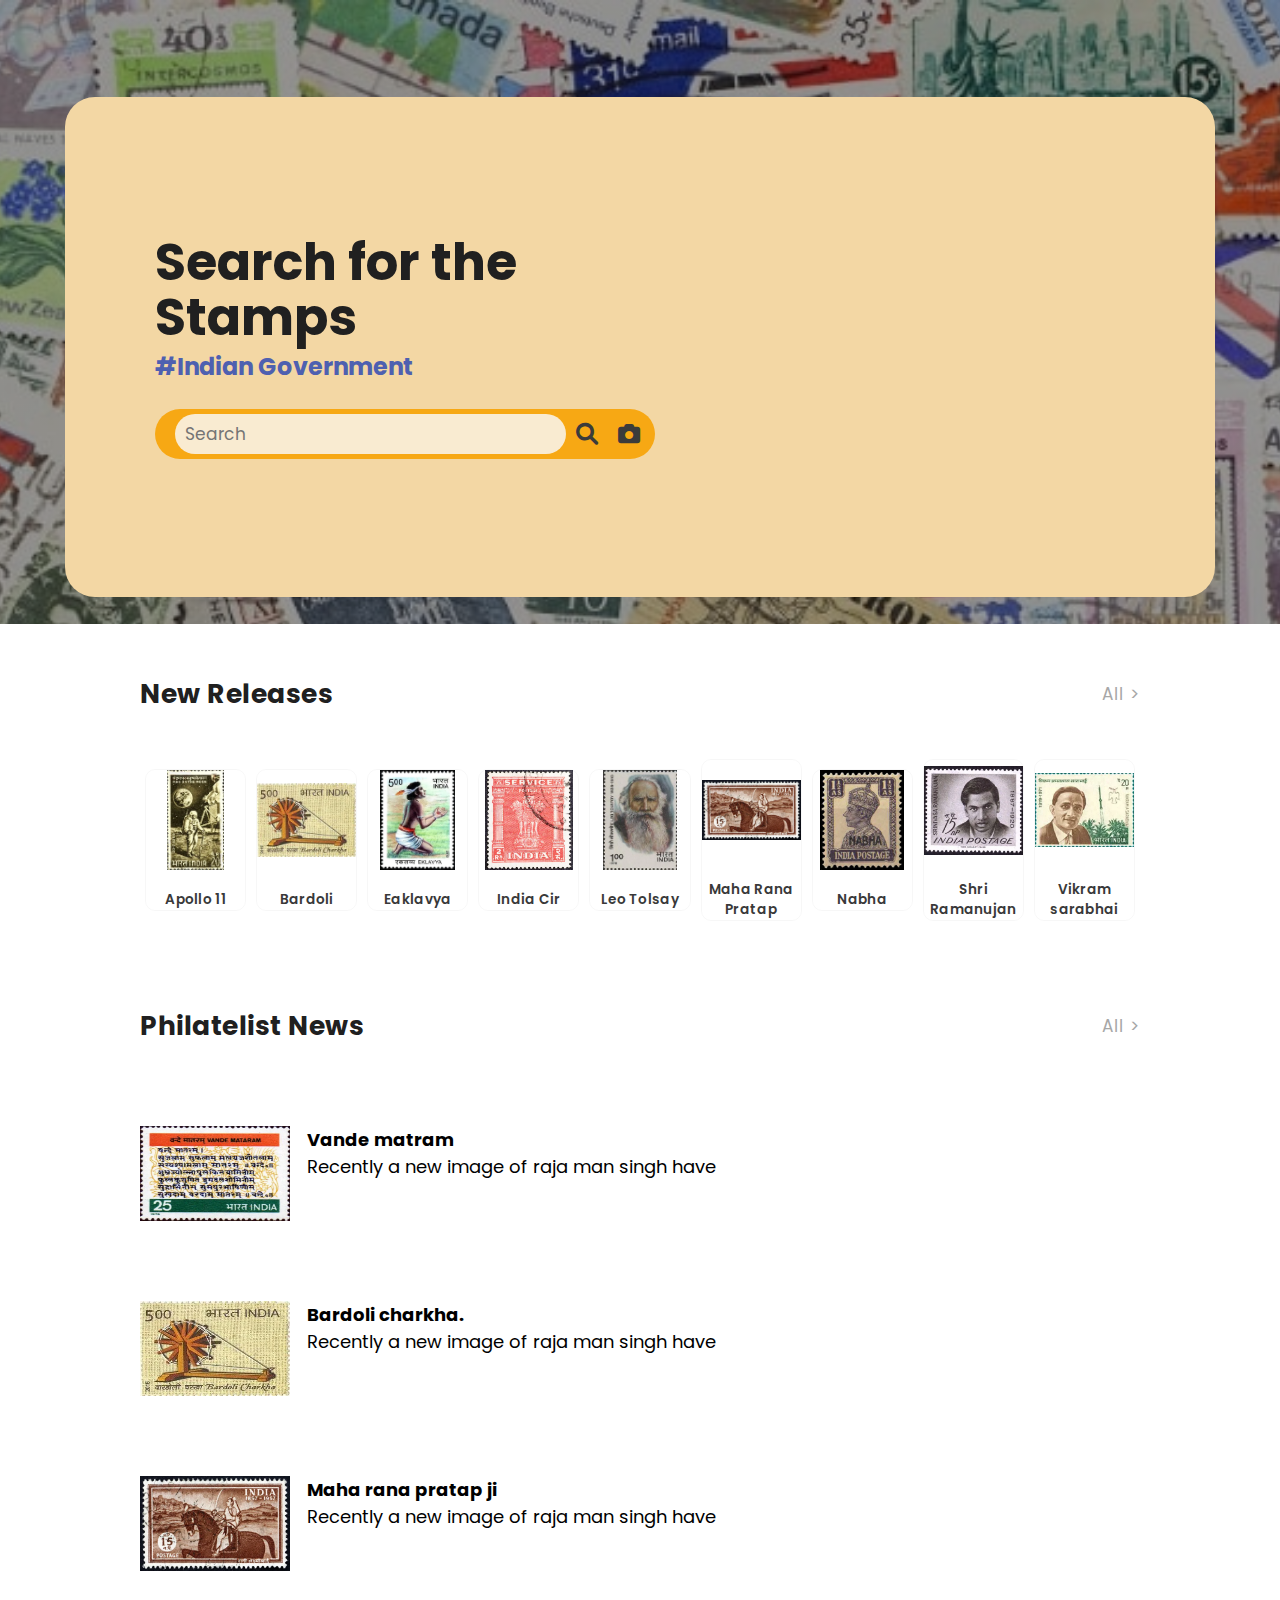
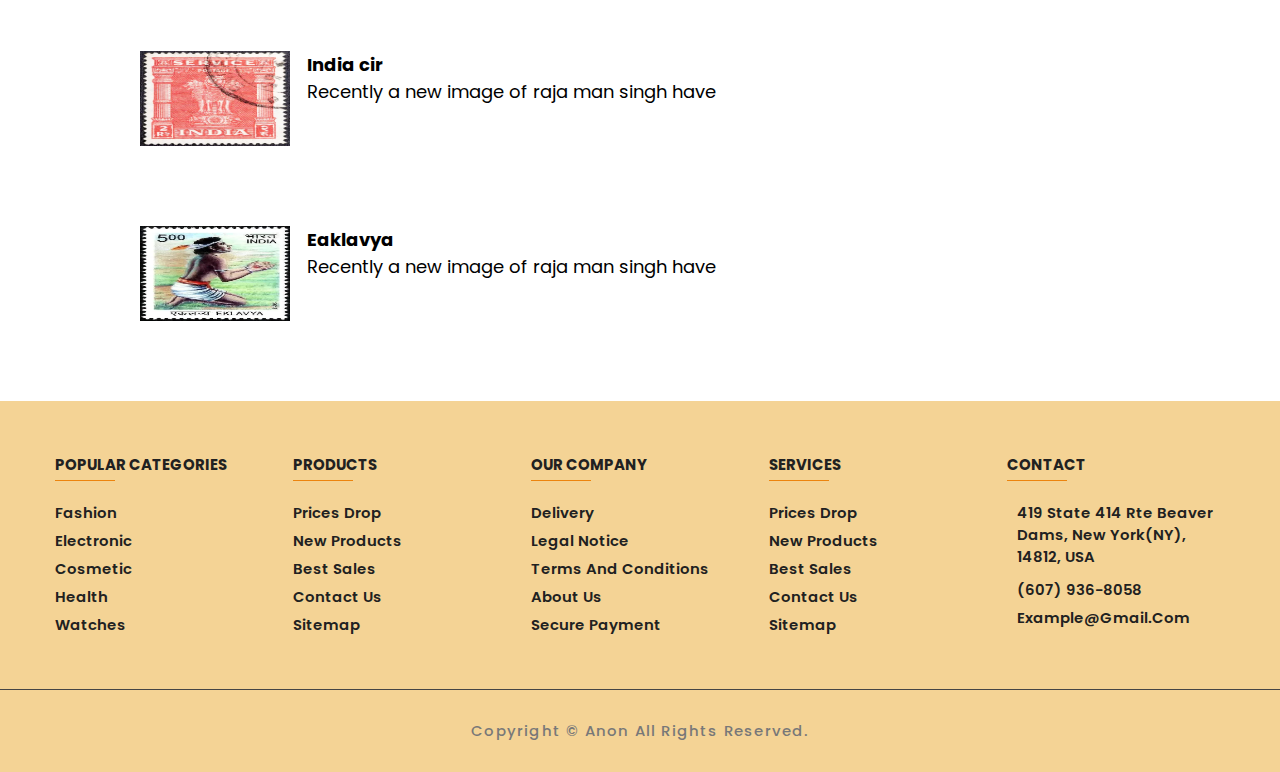
==== commit 61e706ee: "no top bar" ====
--- a/index.html
+++ b/index.html
@@ -38,9 +38,9 @@
 <div class="main-container">
 
         <nav class="navigation">
-            <a href="index.html" class="logo">
+            <!-- <a href="index.html" class="logo">
                 <span>My </span>Stamps
-            </a>
+            </a> -->
             
 
             <input type="checkbox" class="menu-btn" id="menu-btn">
@@ -49,7 +49,7 @@
                 <a href="#home" class="nav-item">
                     <i class="fas fa-home"></i> Home
                 </a>
-                <a href="./html/map.html" class="nav-item">
+                <a href="./html/community.html" class="nav-item">
                     <i class="fas fa-users"></i> Community
                 </a>
     
@@ -66,14 +66,14 @@
                 </a>
             </nav>
             
-            <div class="top-icon">
+            <!-- <div class="top-icon">
                 <div class="right-nav">
                     <a href="#" class="like">
                         <i class="fa-regular fa-heart"></i>
                     </a>
                 </div>
                 
-            </div>
+            </div> -->
 
             
         </nav>
